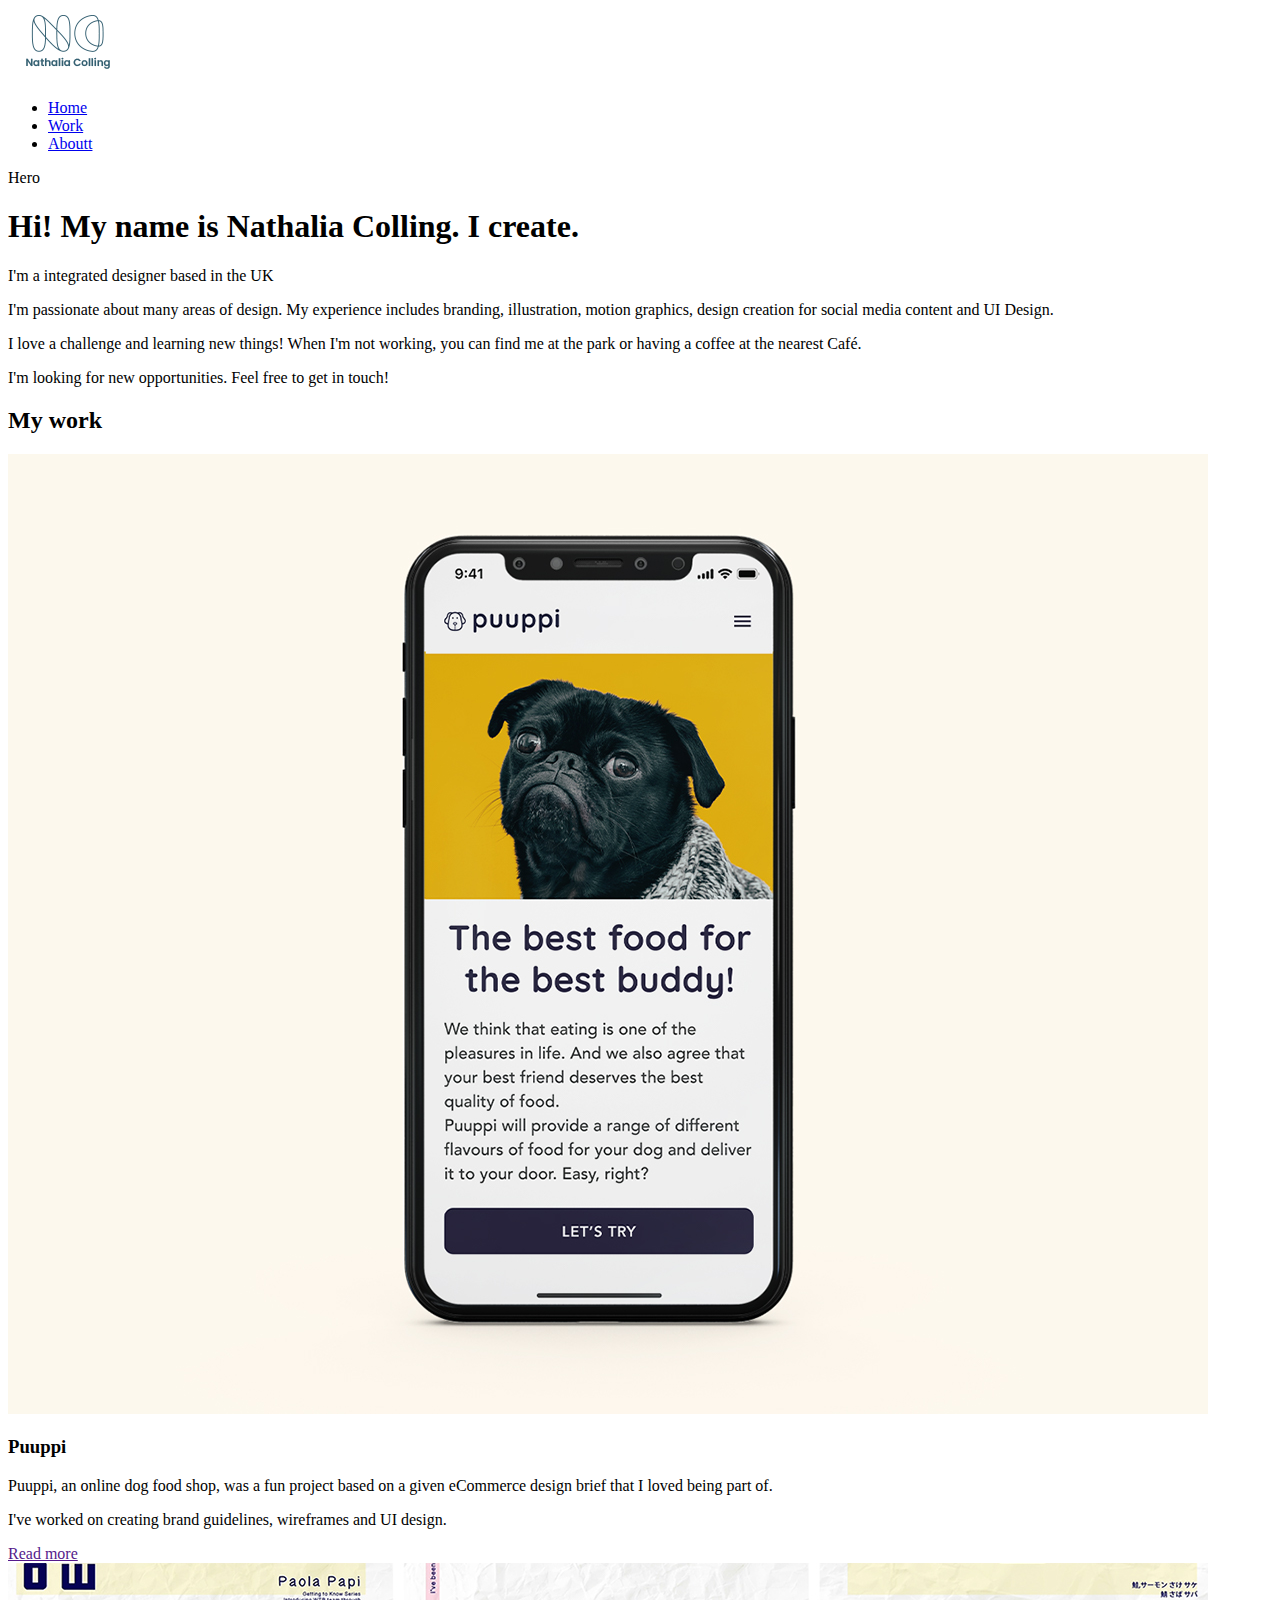
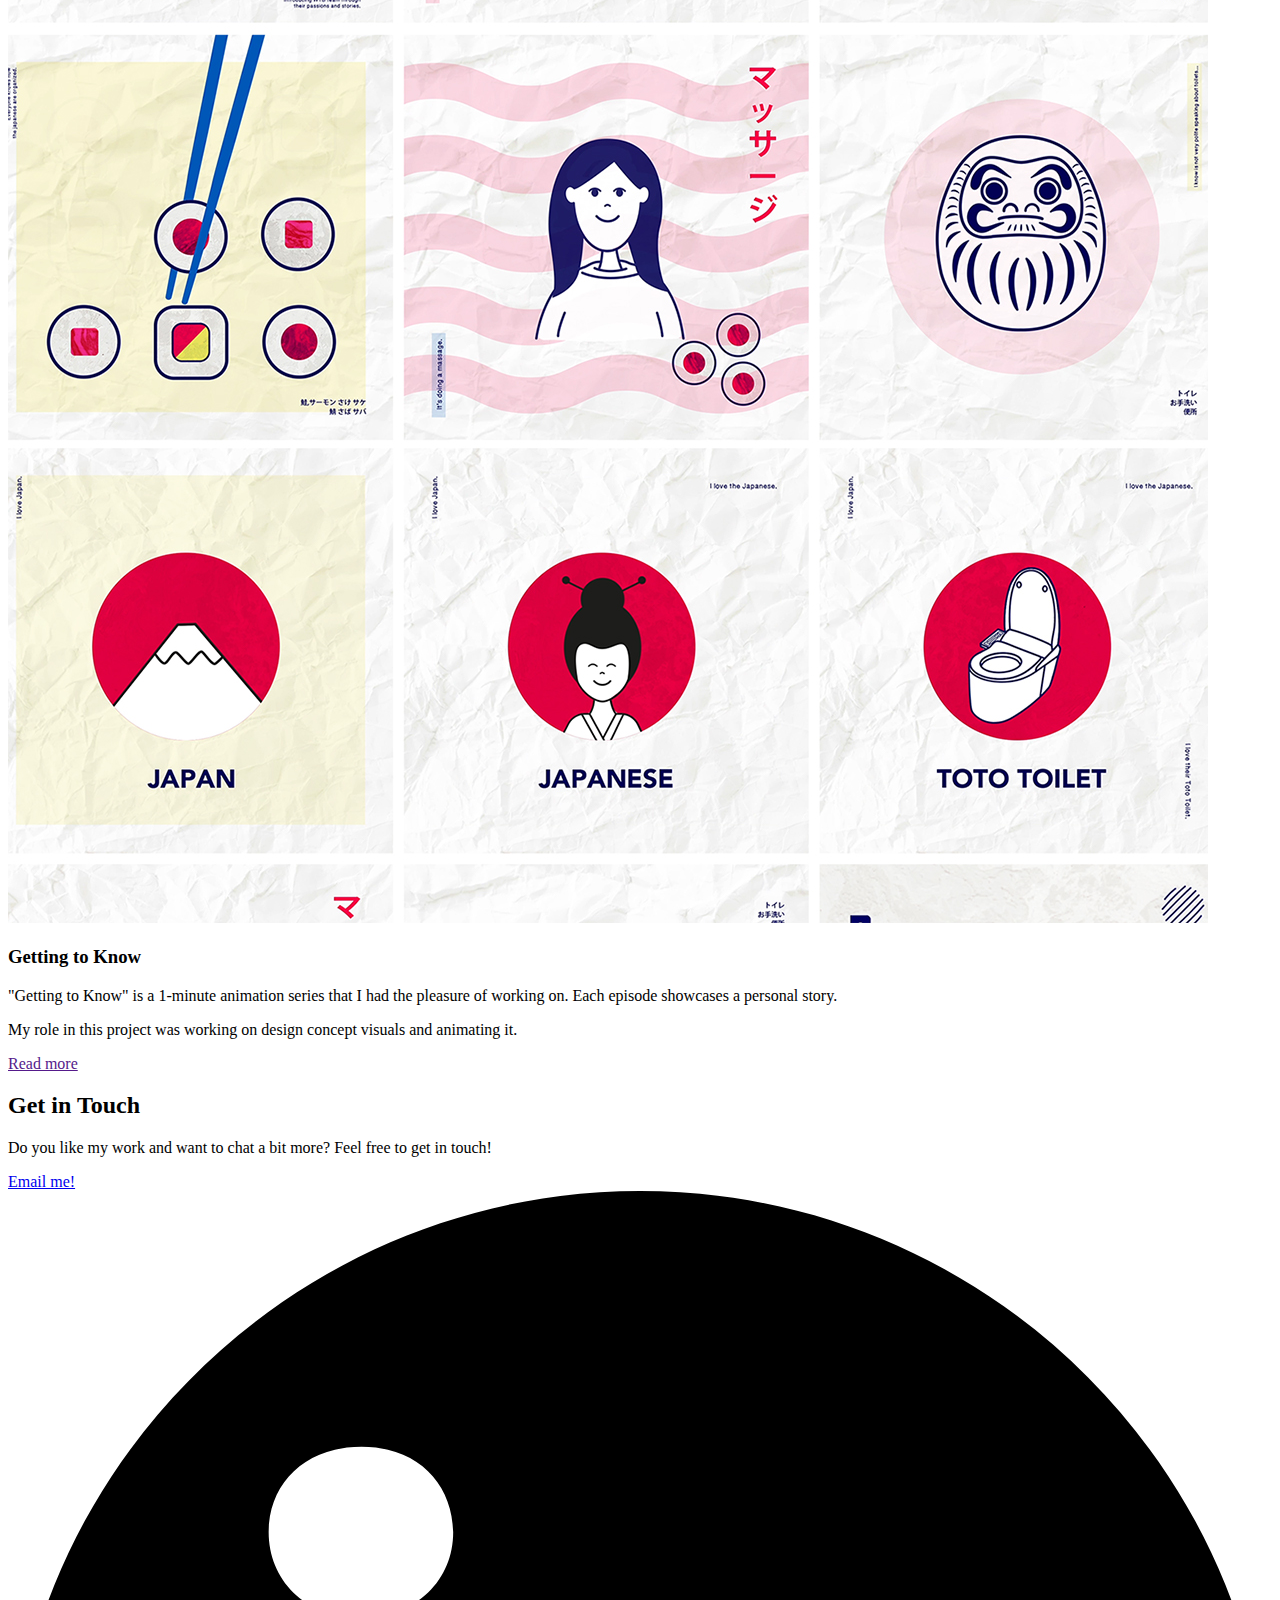
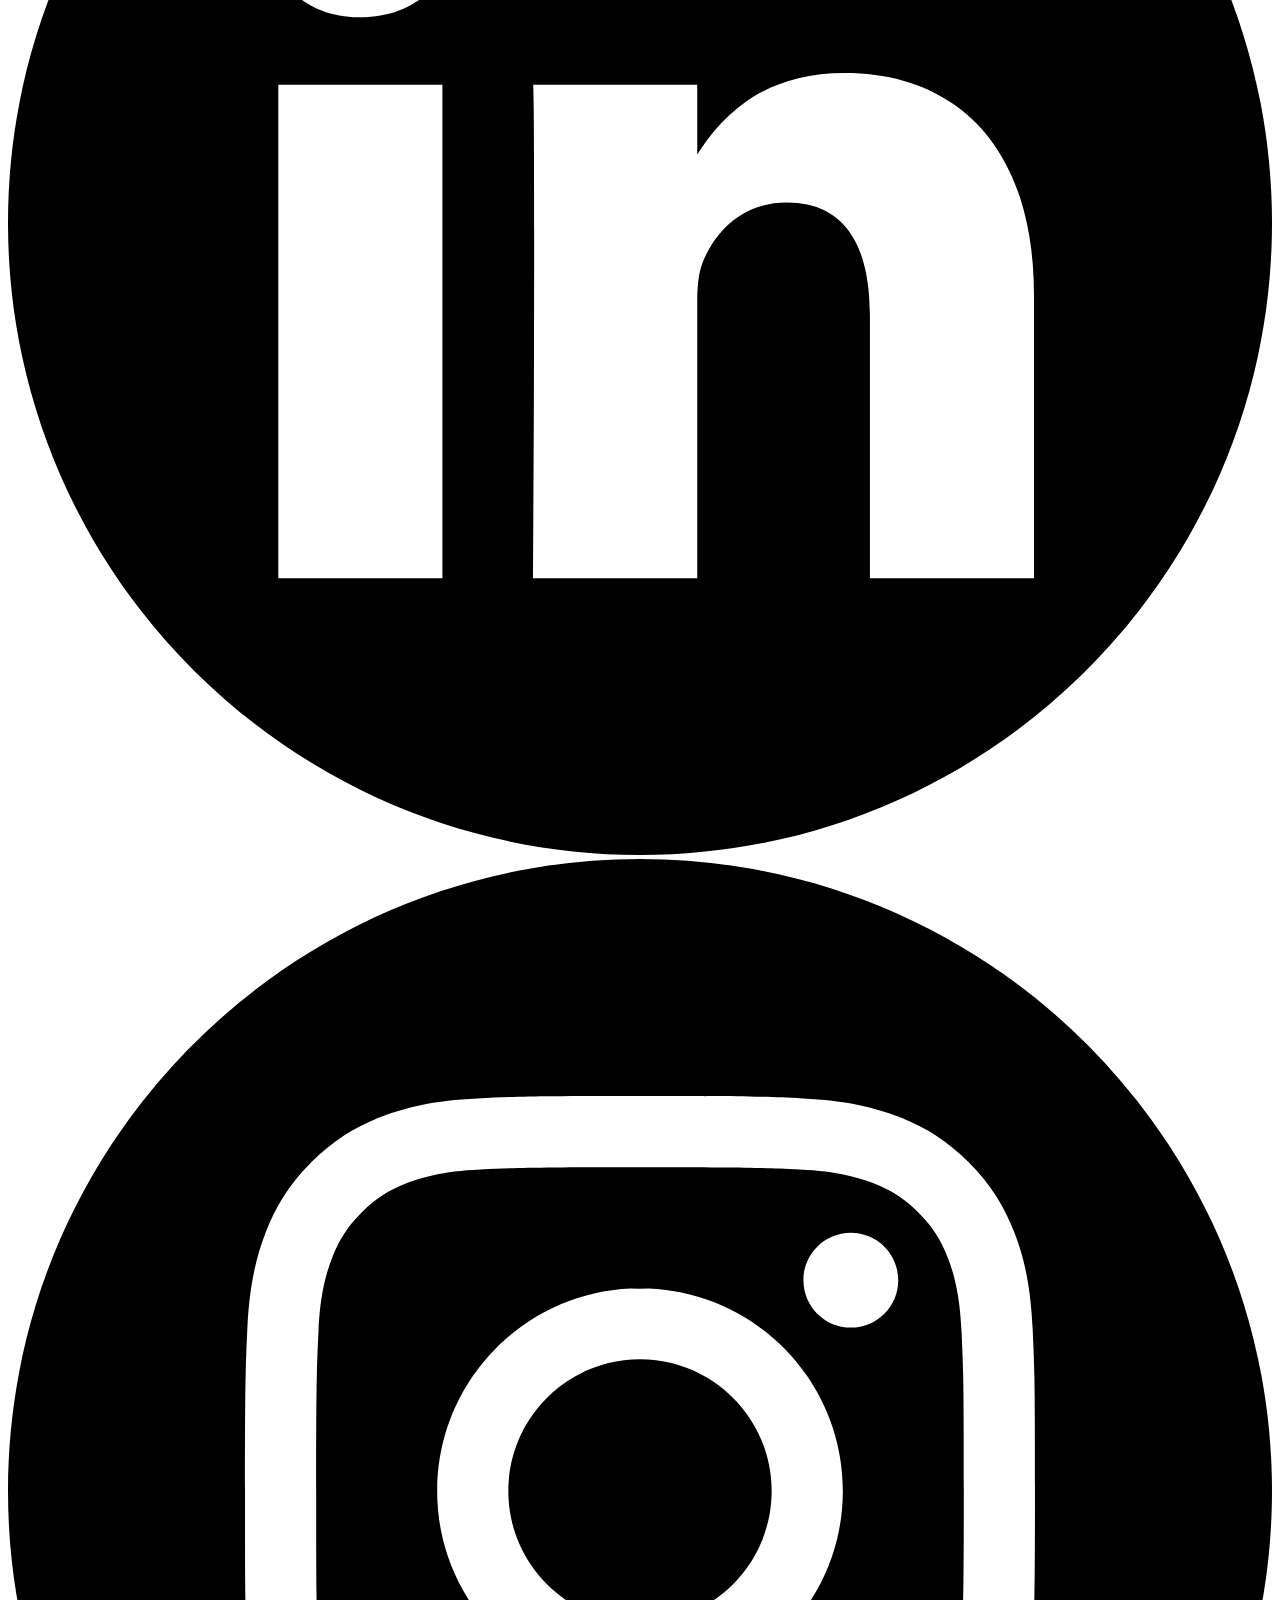
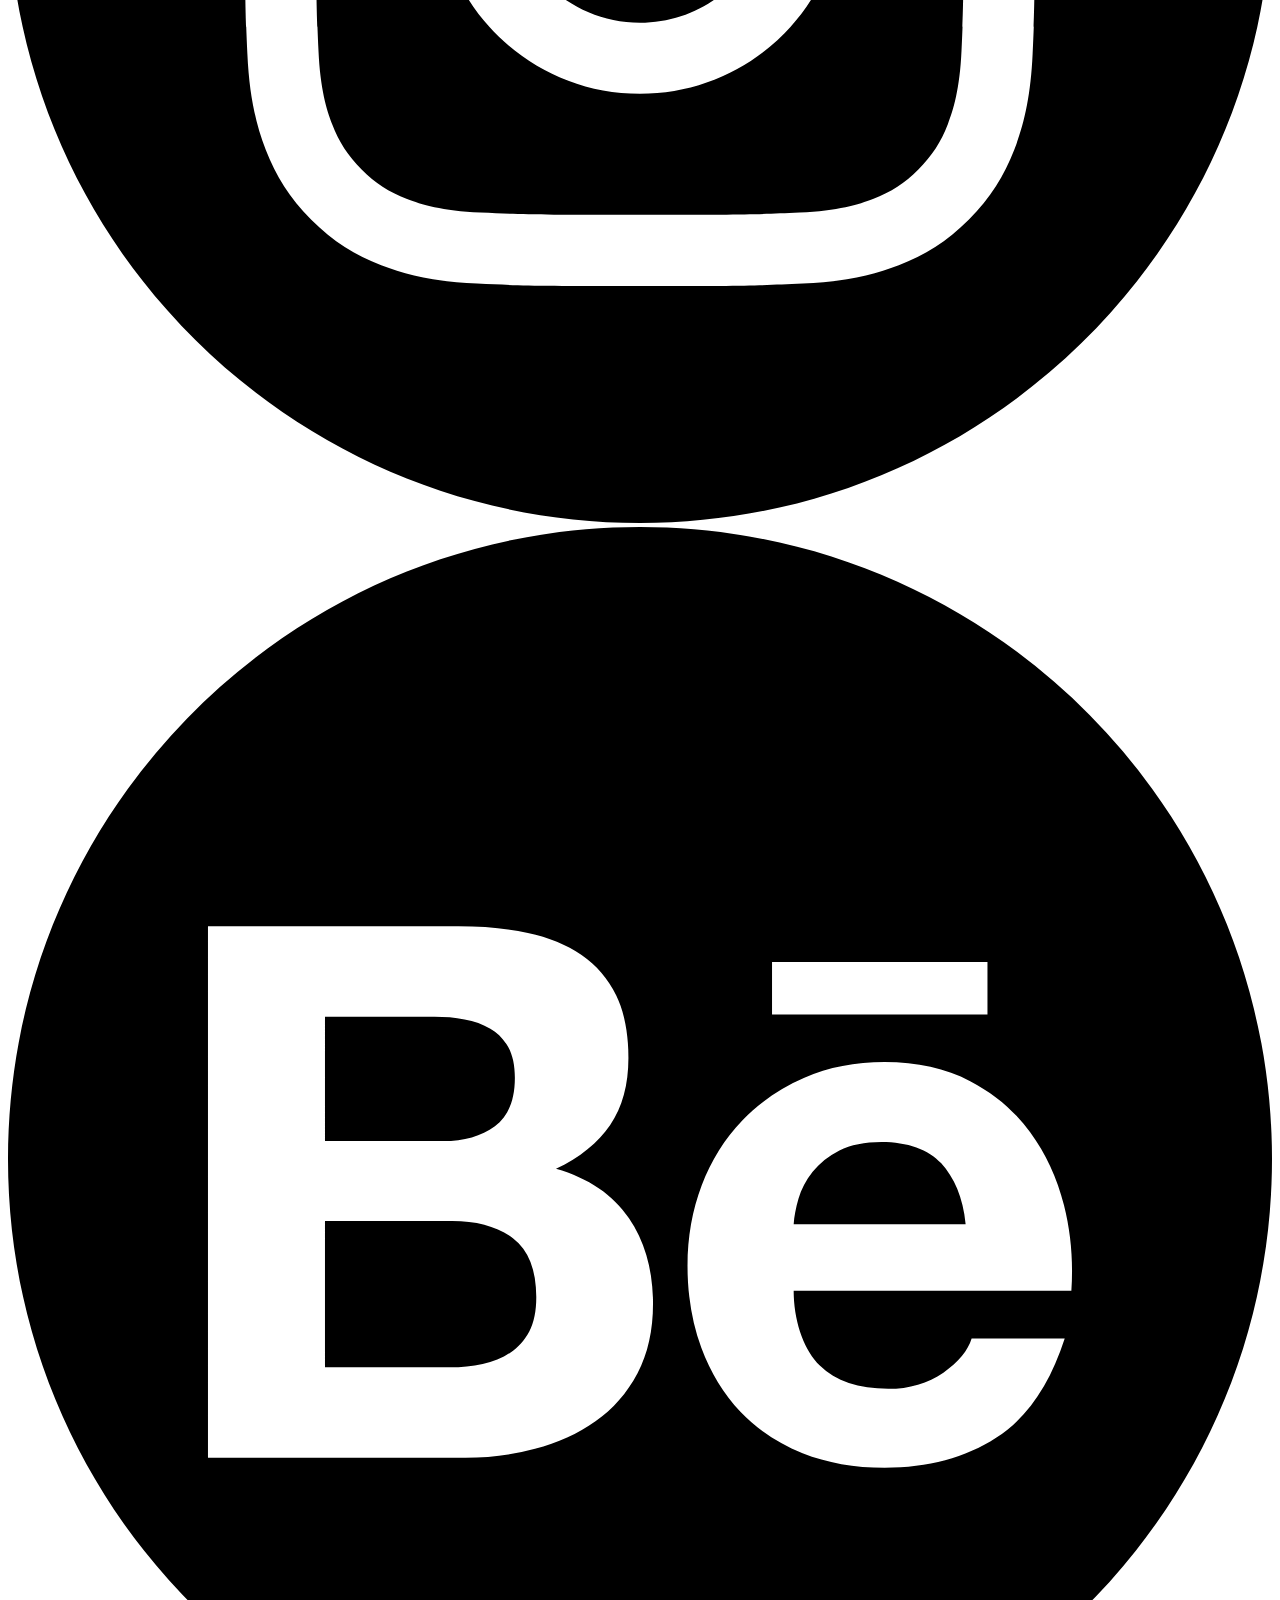
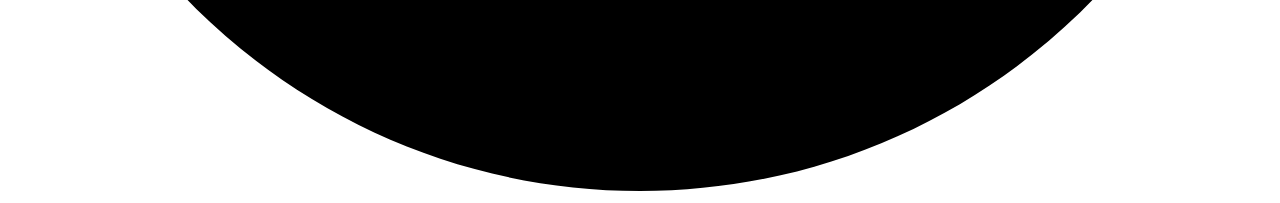
==== index.html @ 766c00b5 "Initial commit" ====
<!DOCTYPE html>
<html lang="en" dir="ltr">

<head>
  <meta charset="utf-8">
  <title>Nathalia Colling</title>
  <link href="img/favicon3.ico" rel="shortcut icon">
</head>

<body>
  <header>
    <div>
      <img src="img/common/logo.png" alt="NathaliaCollinglogo">
      <nav>
        <ul>
        <li><a href="index.html">Home</a></li>
        <li><a href="index.html">Work</a></li>
        <li><a href="about.html">Aboutt</a></li>
      </ul>
      </nav>
    </div>
  </header>

  <div>
    <div>Hero</div>
    <h1>Hi! My name is Nathalia Colling. I create.</h1>
    <span>I'm a integrated designer based in the UK</span>
    <p>I'm passionate about many areas of design. My experience
      includes branding, illustration, motion graphics, design creation for social media content and UI Design.</p>
    <p> I love a challenge and learning new things! When I'm not working, you can find me at the park or having a
      coffee at the nearest Café.</p>
    <p>I'm looking for new opportunities. Feel free to get in touch!</p>
  </div>

  <div>
    <h2>My work</h2>

    <div>
      <picture>
        <source srcset="img/common/home/puuppi@1.jpg" media="(max-width:767px)">
        <img src="img/common/home/puuppi@2.jpg" alt="My Image">
      </picture>
    </div>

    <div>
      <h3>Puuppi</h3>
      <p>Puuppi, an online dog food shop, was a fun project based on a given eCommerce design brief that I loved
        being part of.</p>
      <p>I've worked on creating brand guidelines, wireframes and UI design.</p>
      <a href="">Read more</a>
    </div>
  </div>


  <div>
    <div>
      <picture>
        <source srcset="img/common/home/gettingto@1.jpg" media="(max-width:767px)">
        <img src="img/common/home/gettingto@2.jpg" alt="My Image">
      </picture>
    </div>

    <div>
      <h3>Getting to Know</h3>
      <p>"Getting to Know" is a 1-minute animation series that I had the pleasure of working on. Each episode
        showcases a personal story.</p>
      <p> My role in this project was working on design concept visuals and animating it.</p>
      <a href="">Read more</a>
    </div>
  </div>

  <footer>
    <h2>Get in Touch</h2>
    <p>
      Do you like my work and want to chat a bit more? Feel free to get in touch!
    </p>
    <div>
      <a href="mailto:nathalia.colling@gmail.com">Email me!</a>
    </div>
    <div>
      <!--Social Media Layout and Placeholders-->
      <a href="https://www.linkedin.com/in/nathaliacolling/" target="_blank">
        <img src="[data-uri]">
      </a>
      <a href="https://www.instagram.com/nathaliacolling/" target="_blank">
        <img src="[data-uri]">
      </a>
      <a href="https://www.instagram.com/nathaliacolling/" target="_blank">
        <img src="[data-uri]">
      </a>
  </footer>

</body>

</html>
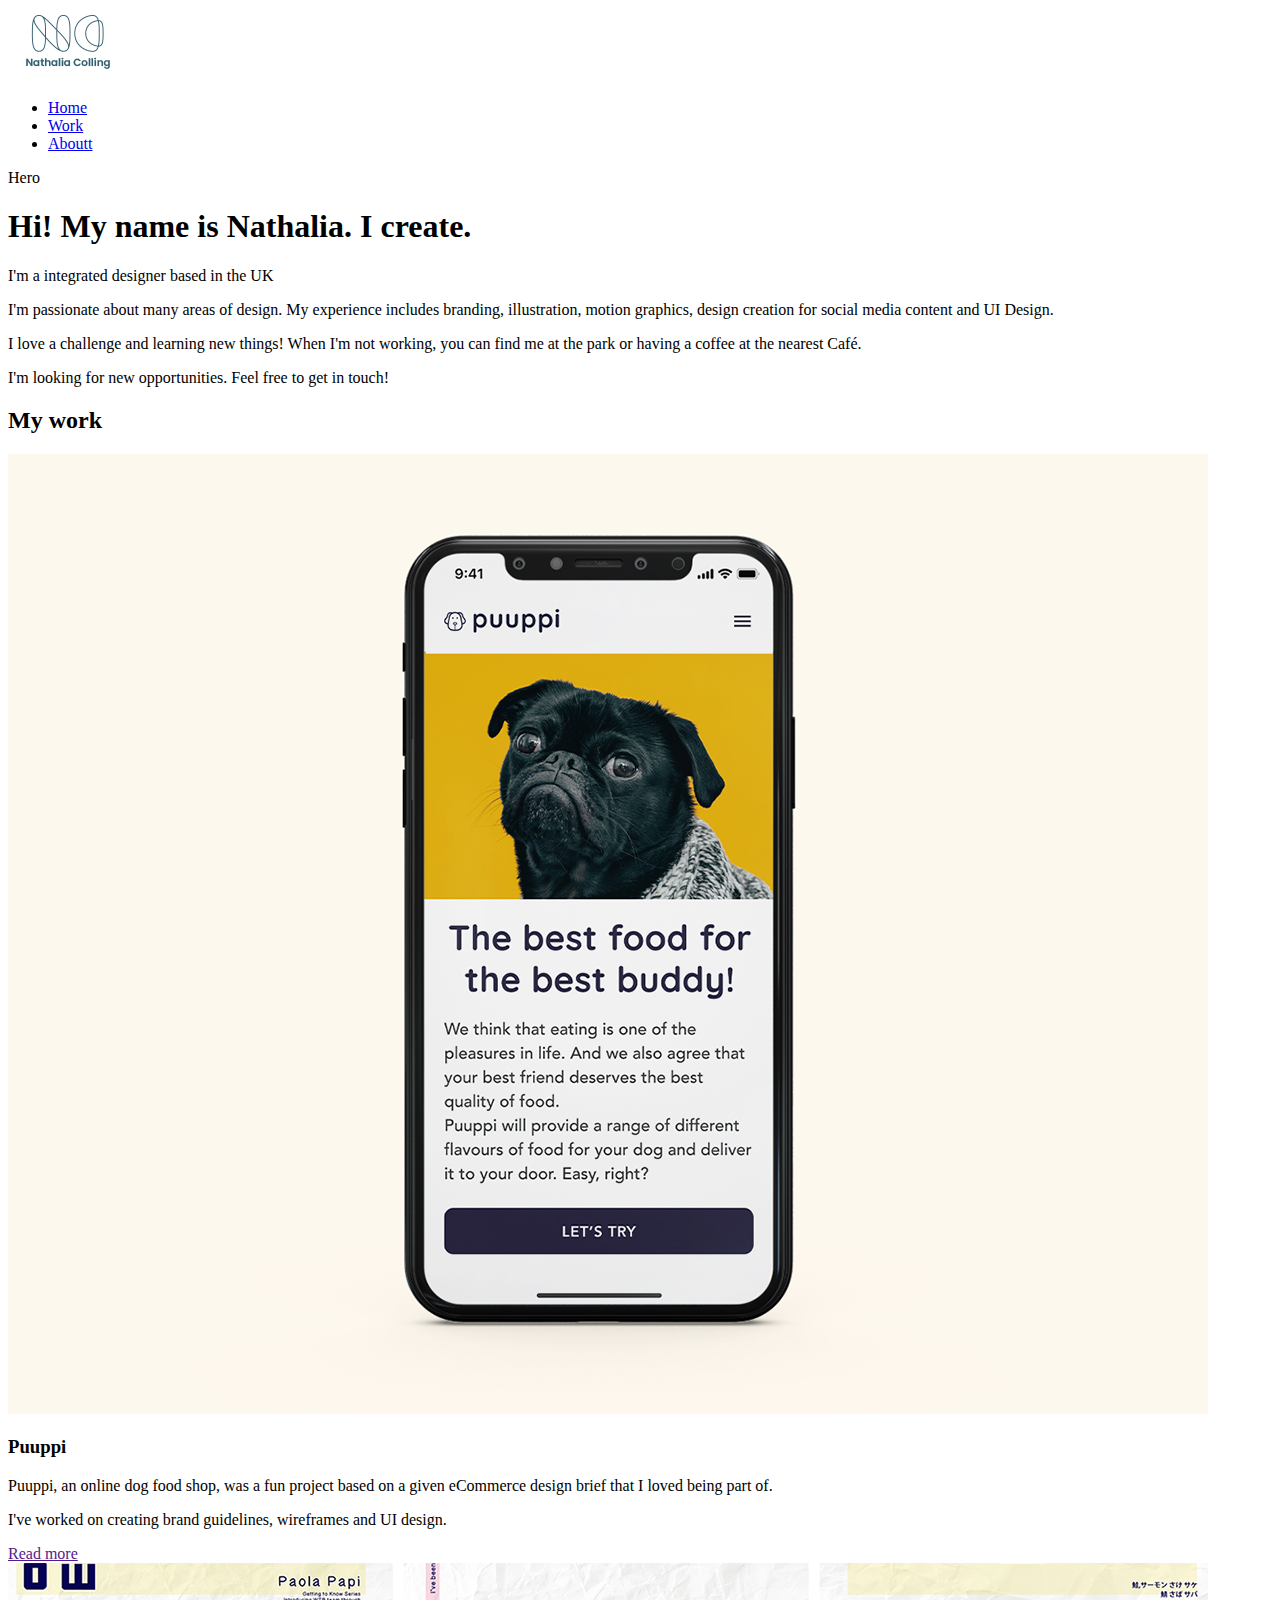
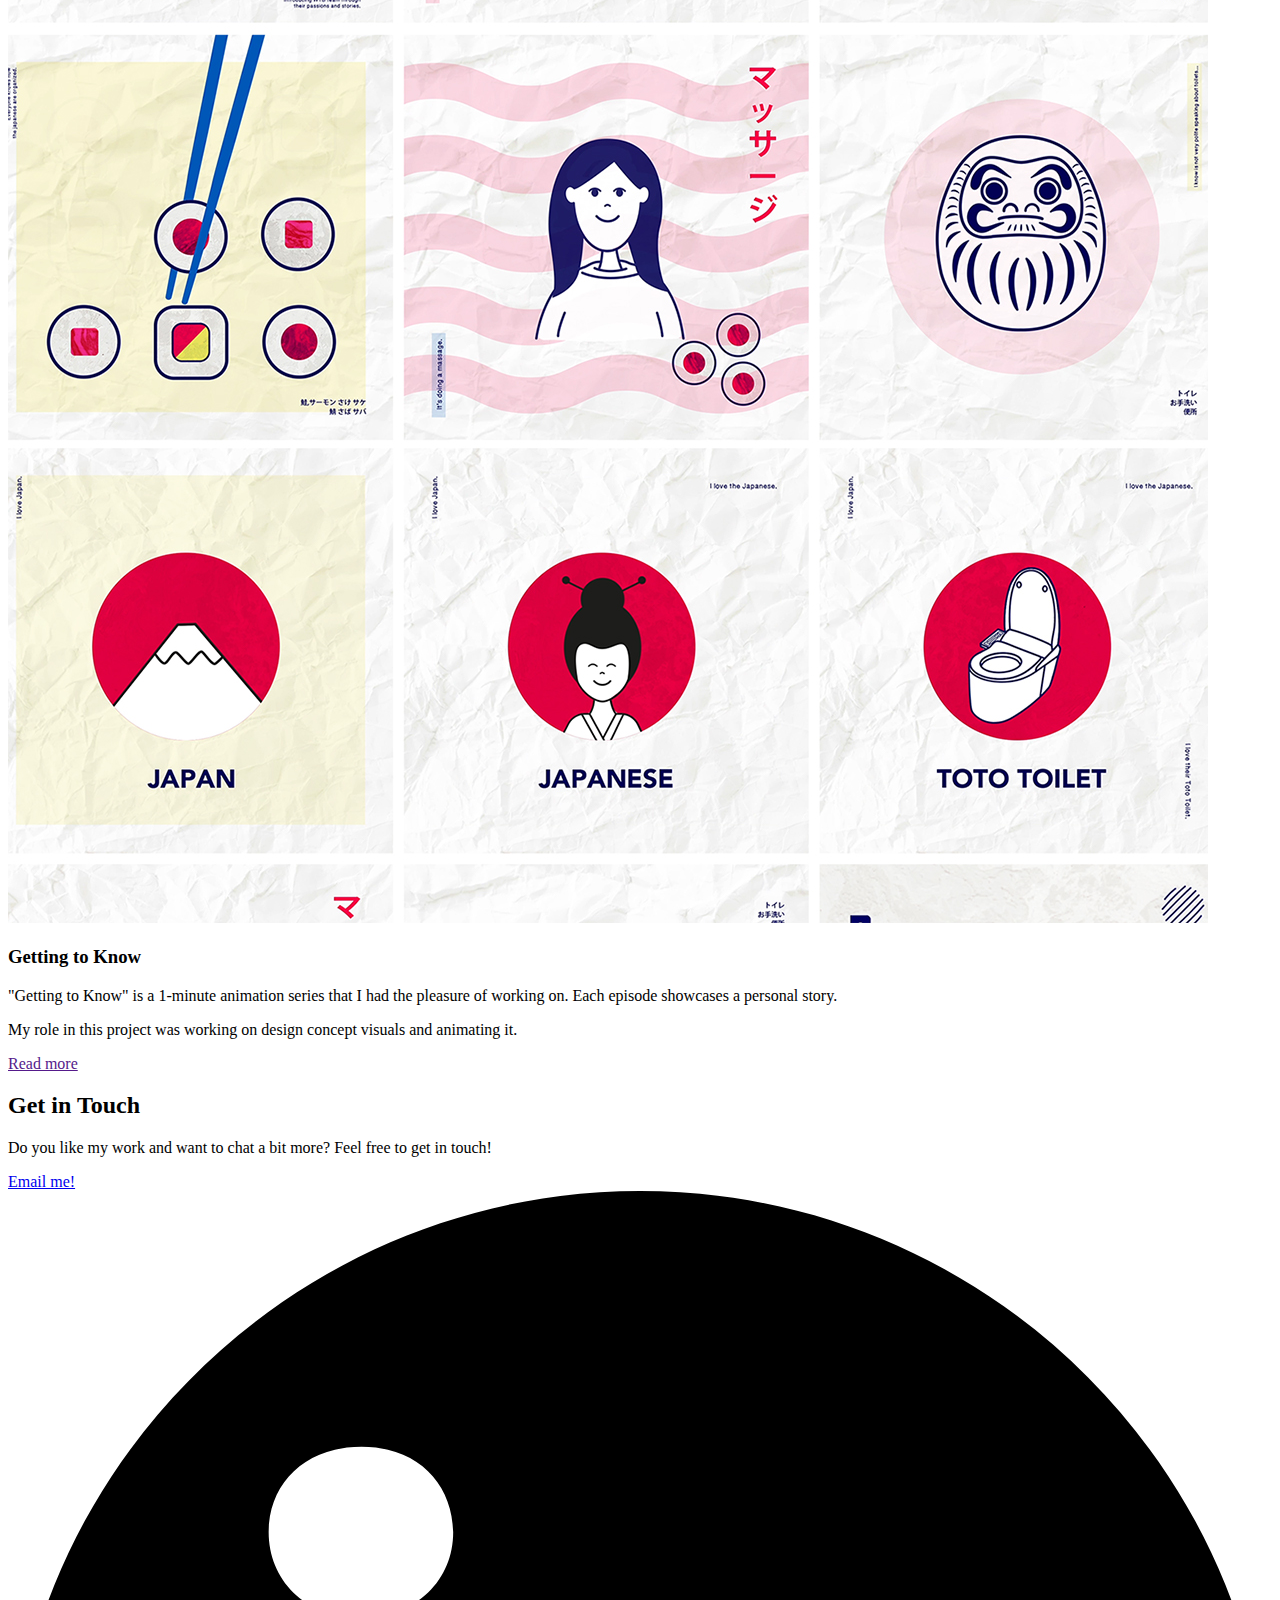
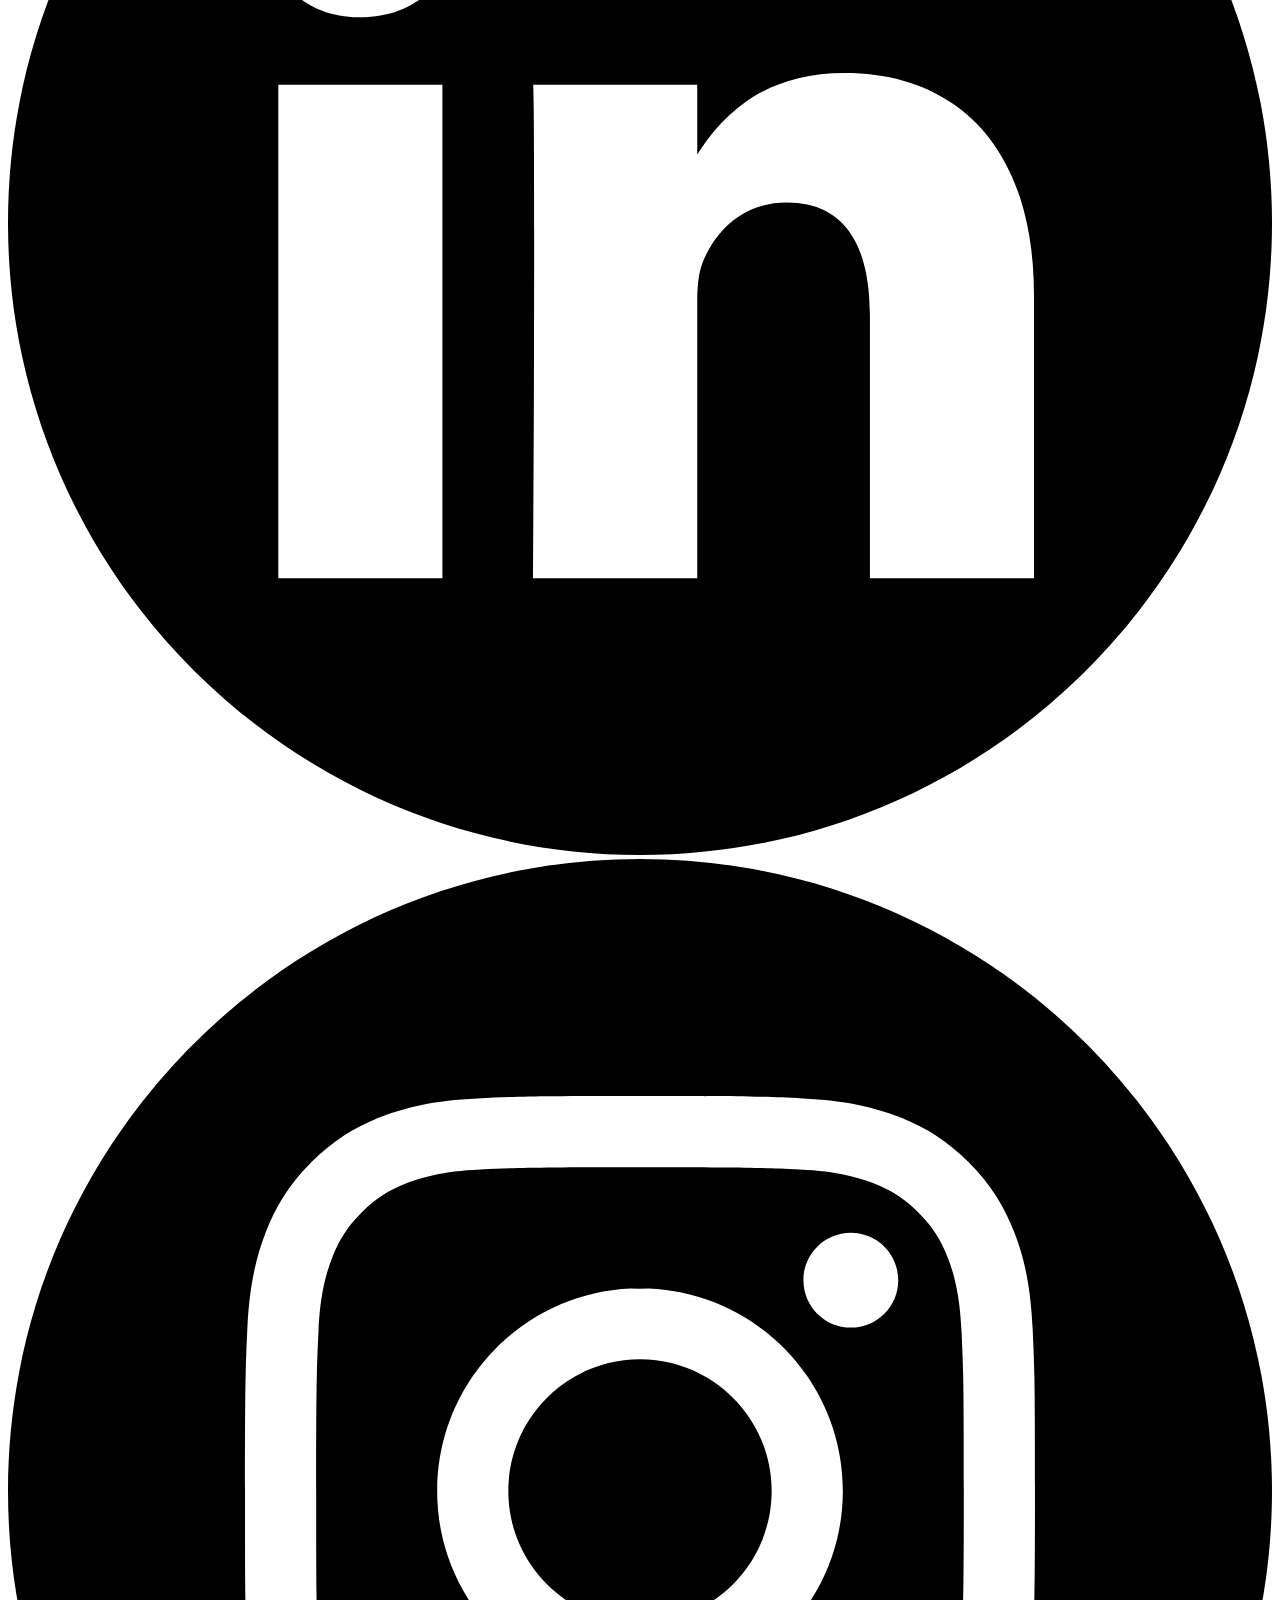
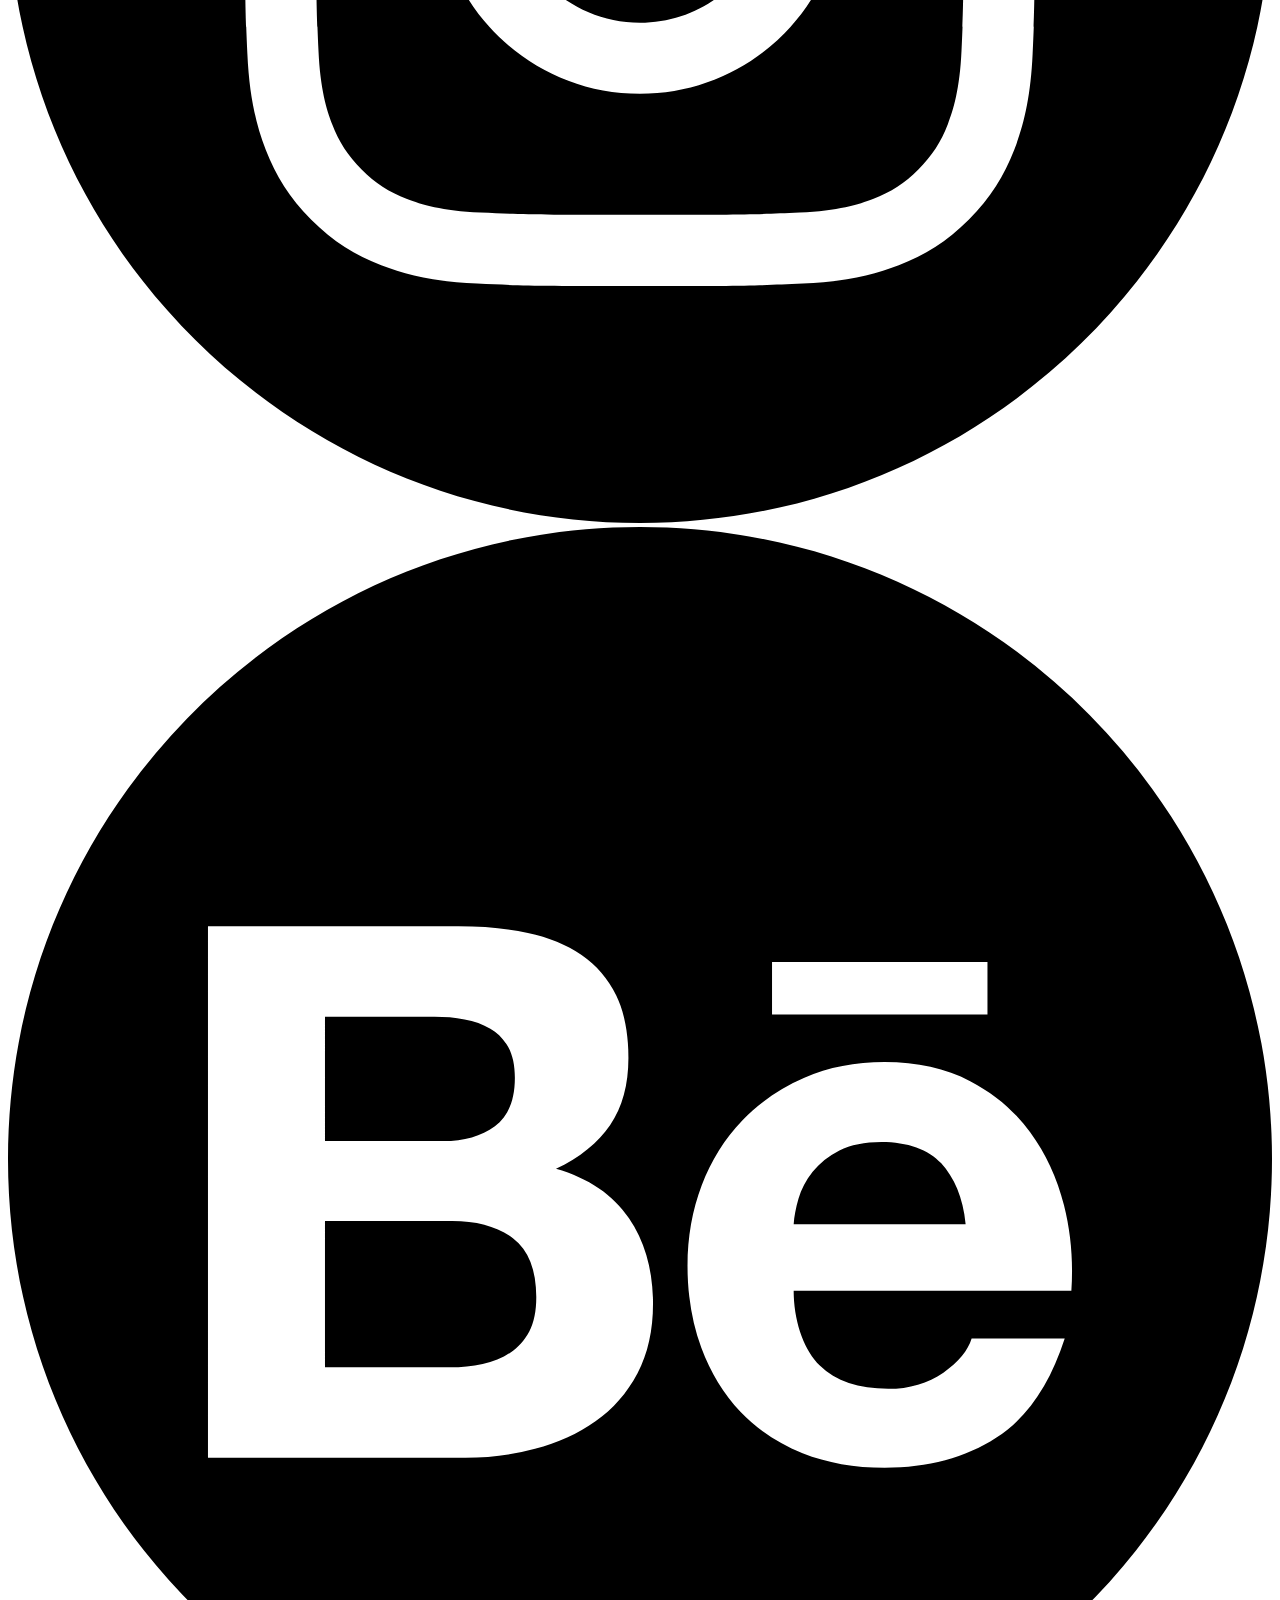
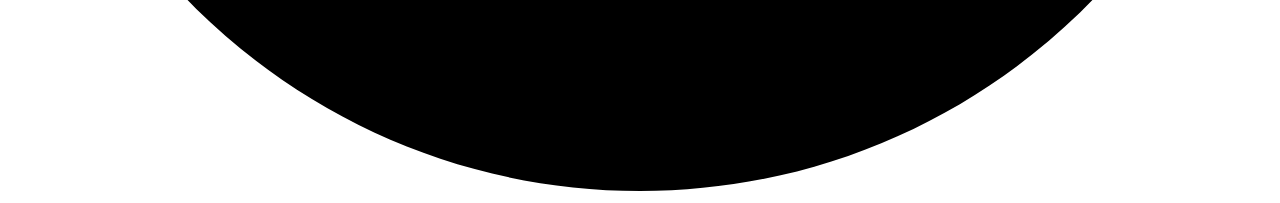
==== commit 4161e583: "updated index page's h1" ====
--- a/index.html
+++ b/index.html
@@ -23,7 +23,7 @@
 
   <div>
     <div>Hero</div>
-    <h1>Hi! My name is Nathalia Colling. I create.</h1>
+    <h1>Hi! My name is Nathalia. I create.</h1>
     <span>I'm a integrated designer based in the UK</span>
     <p>I'm passionate about many areas of design. My experience
       includes branding, illustration, motion graphics, design creation for social media content and UI Design.</p>
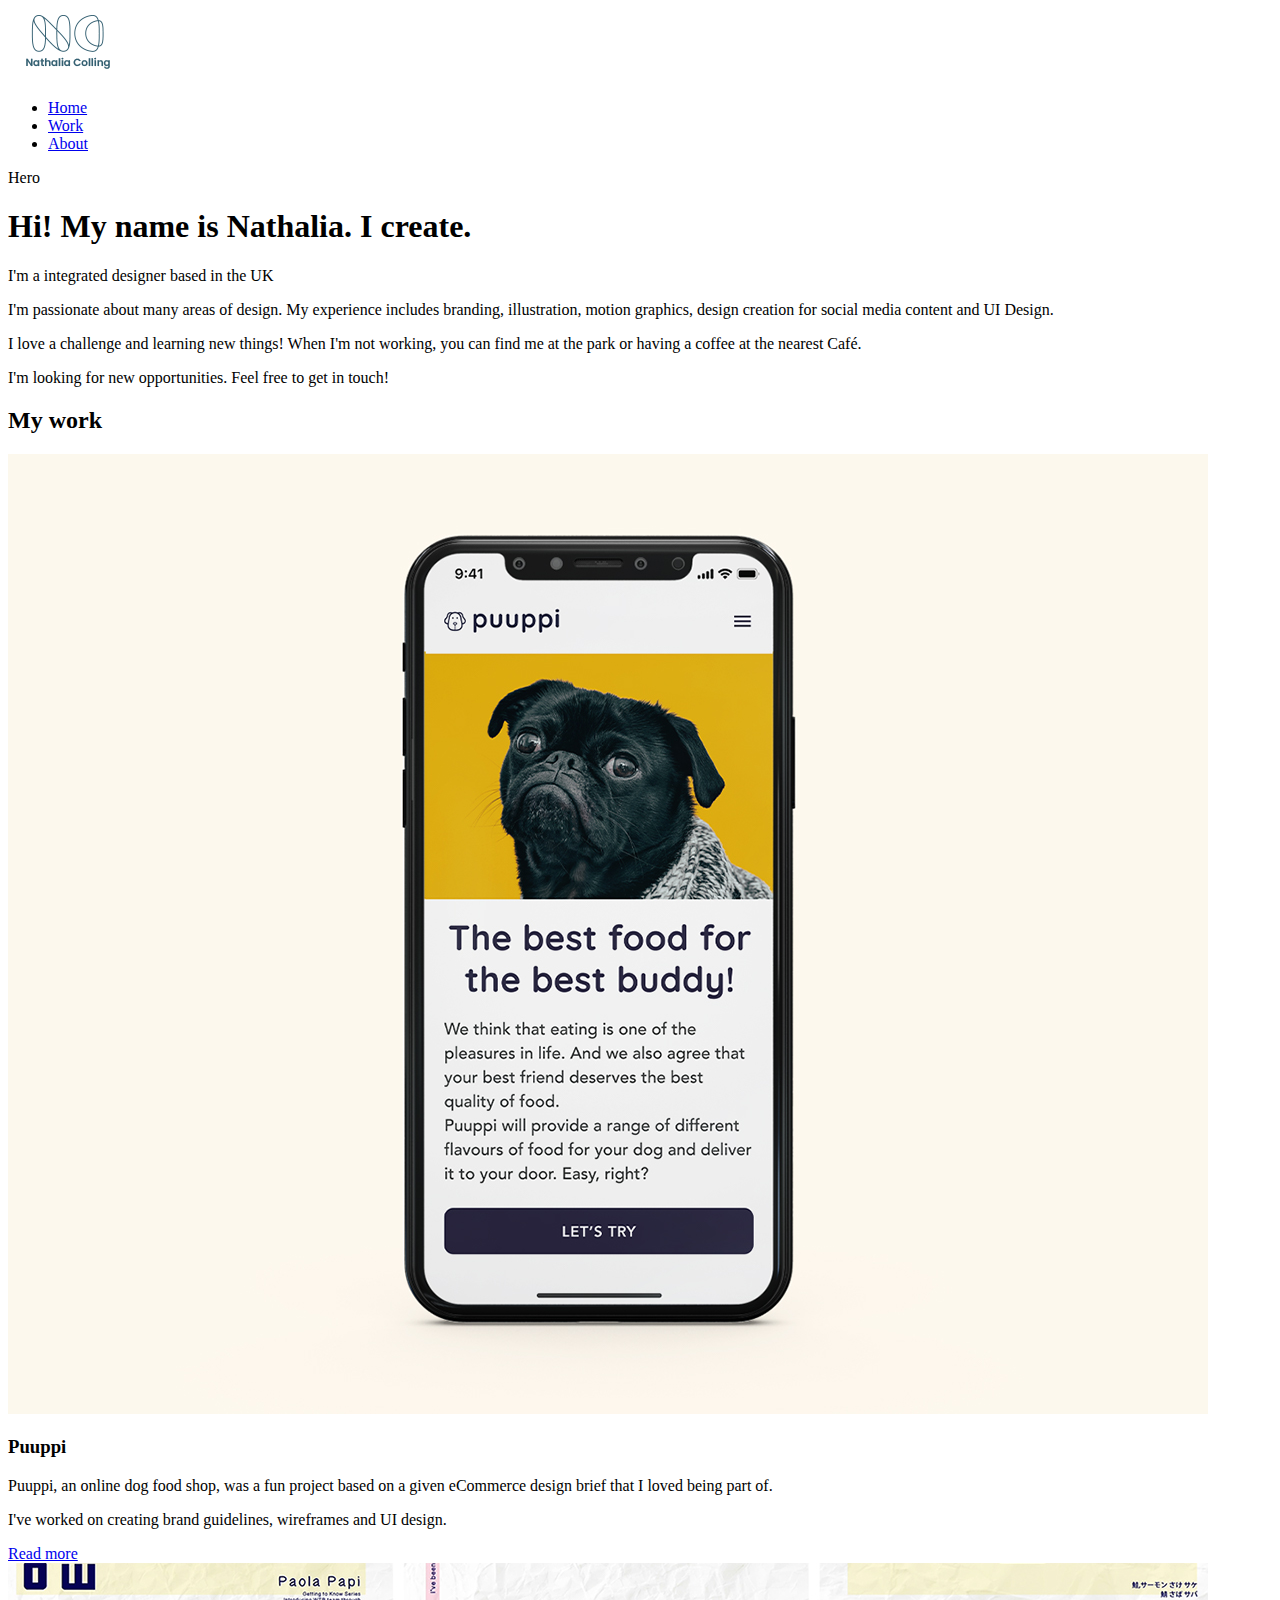
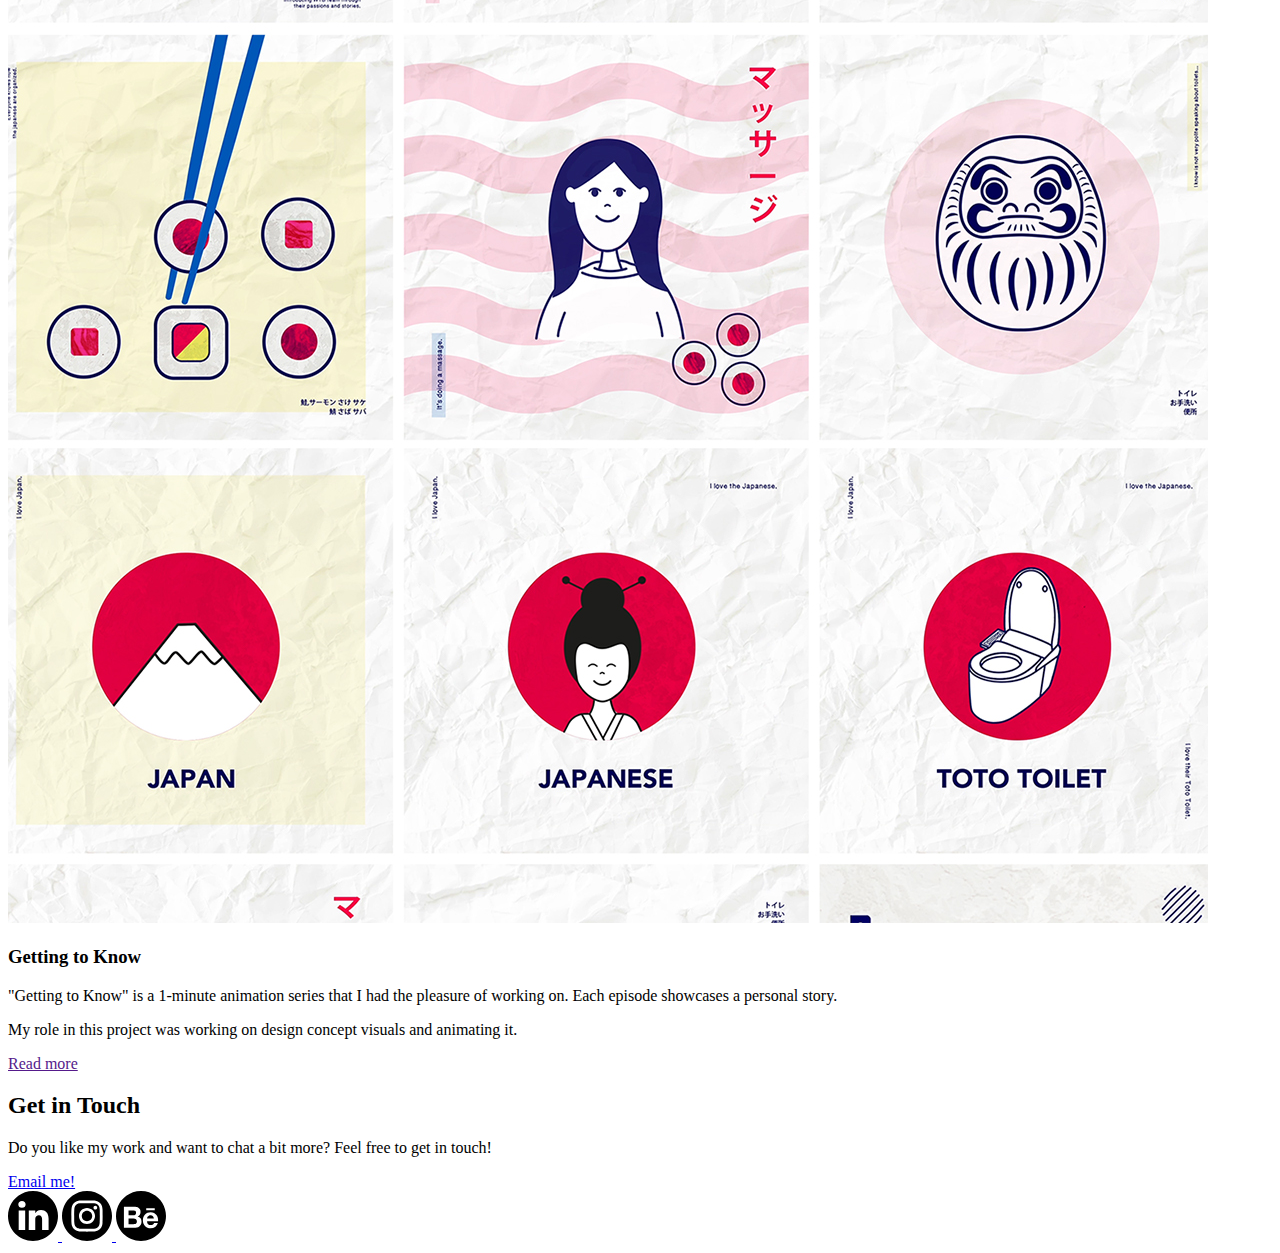
==== commit 92608037: "updated image" ====
--- a/index.html
+++ b/index.html
@@ -15,7 +15,7 @@
         <ul>
         <li><a href="index.html">Home</a></li>
         <li><a href="index.html">Work</a></li>
-        <li><a href="about.html">Aboutt</a></li>
+        <li><a href="about.html">About</a></li>
       </ul>
       </nav>
     </div>
@@ -47,7 +47,7 @@
       <p>Puuppi, an online dog food shop, was a fun project based on a given eCommerce design brief that I loved
         being part of.</p>
       <p>I've worked on creating brand guidelines, wireframes and UI design.</p>
-      <a href="">Read more</a>
+      <a href="puuppi.html">Read more</a>
     </div>
   </div>
 
@@ -70,25 +70,29 @@
   </div>
 
   <footer>
-    <h2>Get in Touch</h2>
-    <p>
-      Do you like my work and want to chat a bit more? Feel free to get in touch!
-    </p>
-    <div>
-      <a href="mailto:nathalia.colling@gmail.com">Email me!</a>
-    </div>
-    <div>
-      <!--Social Media Layout and Placeholders-->
-      <a href="https://www.linkedin.com/in/nathaliacolling/" target="_blank">
-        <img src="[data-uri]">
-      </a>
-      <a href="https://www.instagram.com/nathaliacolling/" target="_blank">
-        <img src="[data-uri]">
-      </a>
-      <a href="https://www.instagram.com/nathaliacolling/" target="_blank">
-        <img src="[data-uri]">
-      </a>
-  </footer>
+  <h2>Get in Touch</h2>
+  <p>
+    Do you like my work and want to chat a bit more? Feel free to get in touch!
+  </p>
+  <div>
+    <a href="mailto:nathalia.colling@gmail.com">Email me!</a>
+  </div>
+  <div>
+    <!--Social Media Layout and Placeholders-->
+
+    <a href="https://www.linkedin.com/in/nathaliacolling/" target="_blank">
+      <img src="img/common/linkedin.svg" alt="Linkedin" height="50">
+    </a>
+
+
+    <a href="https://www.instagram.com/nathaliacolling/" target="_blank">
+      <img src="img/common/instagram.svg" alt="Instagram" height="50">
+    </a>
+
+    <a href="https://www.behance.net/nathaliacolling/" target="_blank">
+      <img src="img/common/behance.svg" alt="Instagram" height="50">
+    </a>
+</footer>
 
 </body>
 
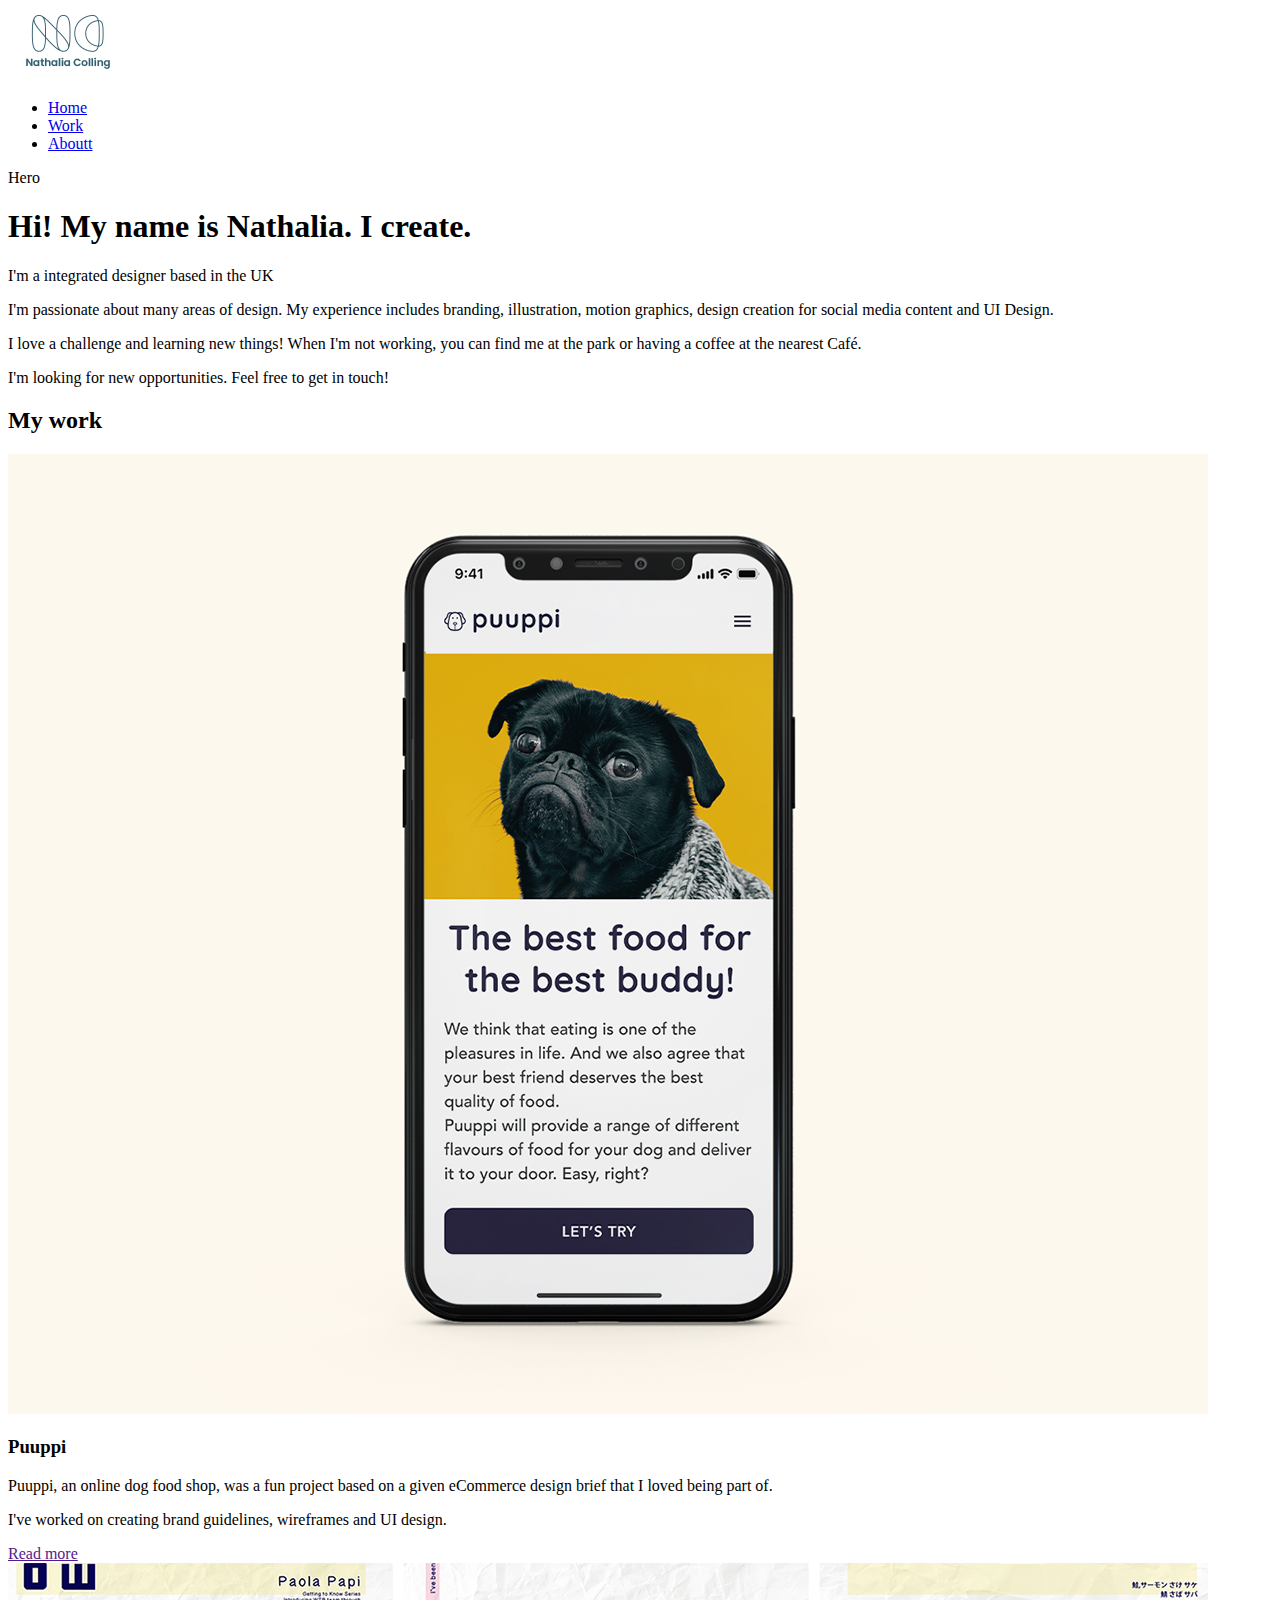
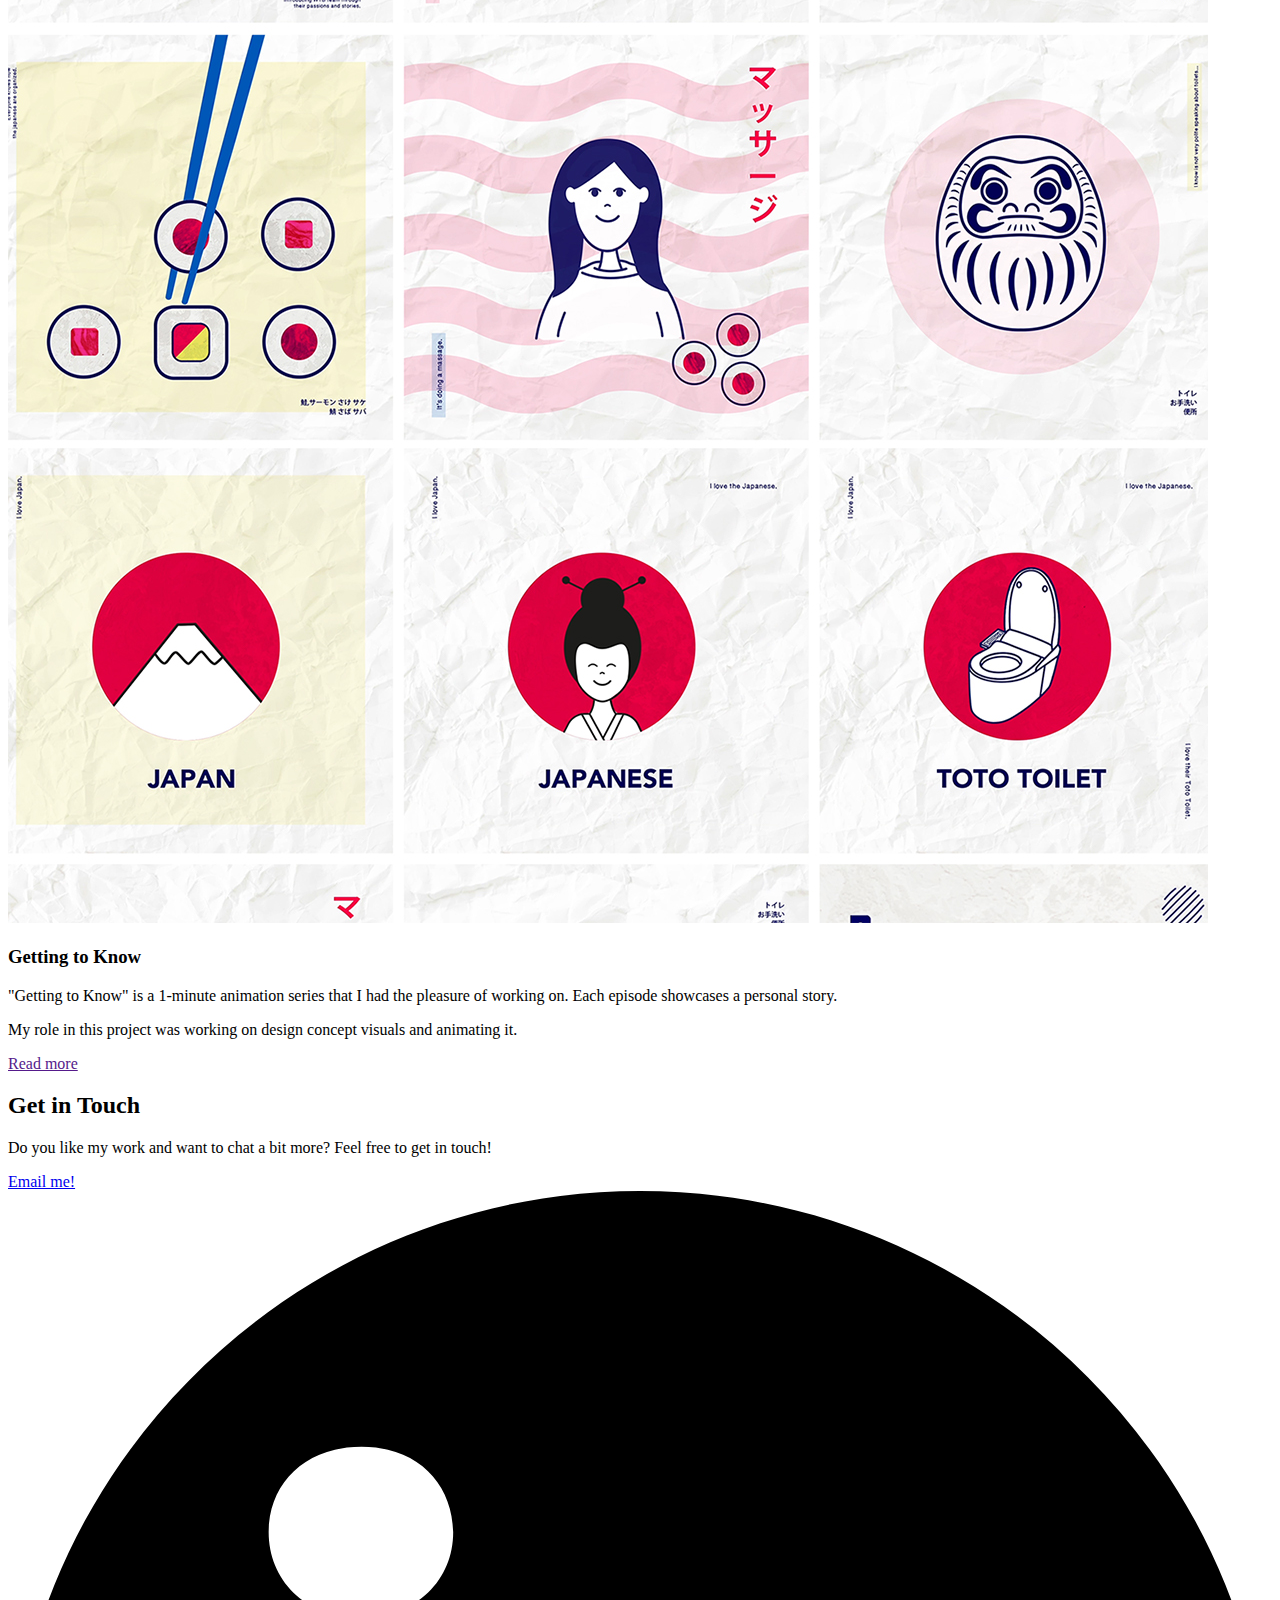
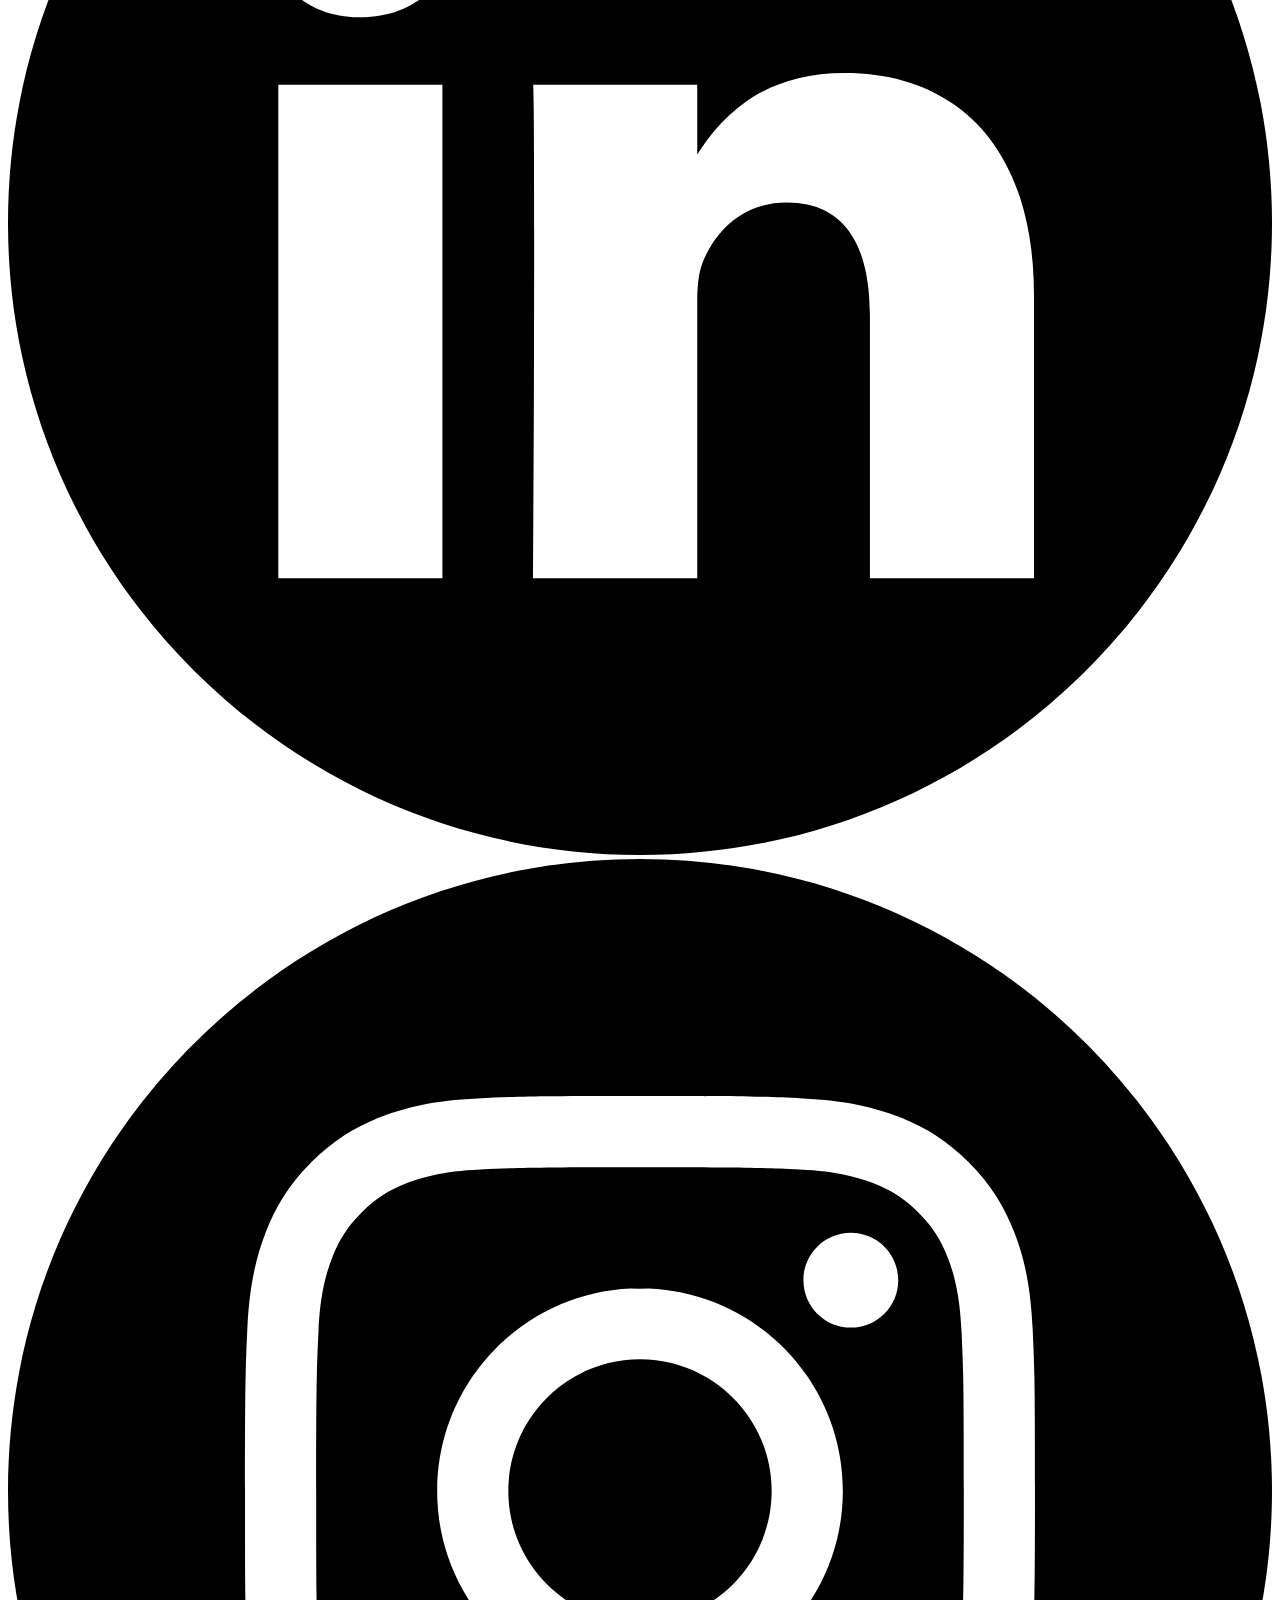
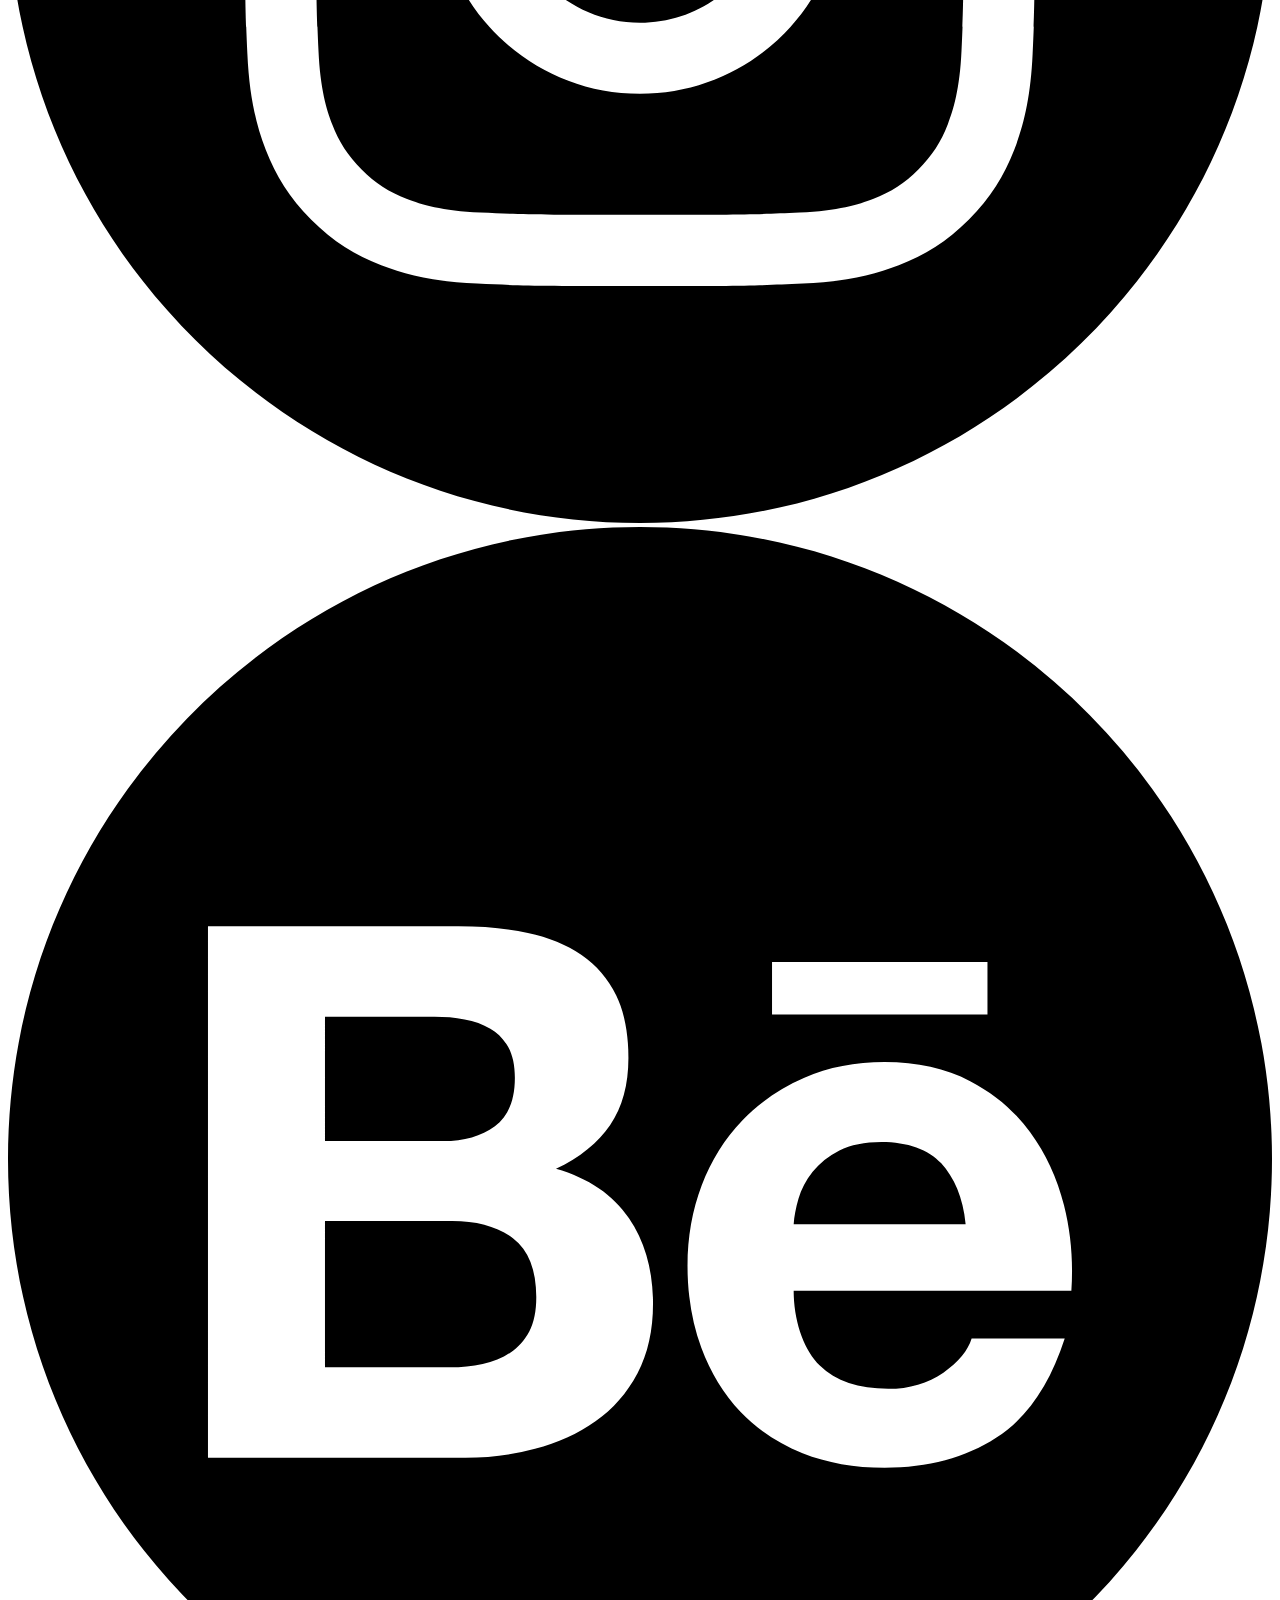
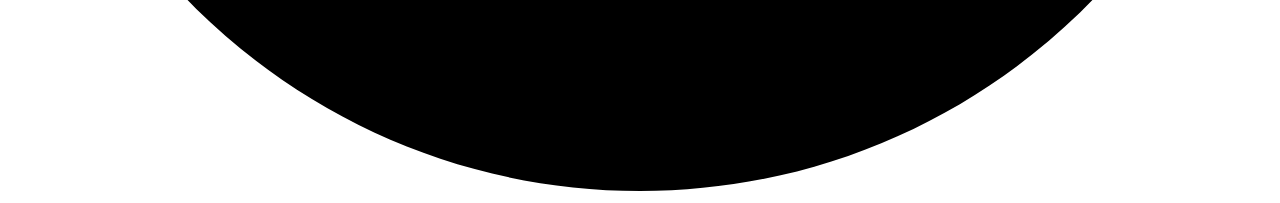
==== commit bbf3fb68: "Revert "updated image"" ====
--- a/index.html
+++ b/index.html
@@ -15,7 +15,7 @@
         <ul>
         <li><a href="index.html">Home</a></li>
         <li><a href="index.html">Work</a></li>
-        <li><a href="about.html">About</a></li>
+        <li><a href="about.html">Aboutt</a></li>
       </ul>
       </nav>
     </div>
@@ -47,7 +47,7 @@
       <p>Puuppi, an online dog food shop, was a fun project based on a given eCommerce design brief that I loved
         being part of.</p>
       <p>I've worked on creating brand guidelines, wireframes and UI design.</p>
-      <a href="puuppi.html">Read more</a>
+      <a href="">Read more</a>
     </div>
   </div>
 
@@ -70,29 +70,25 @@
   </div>
 
   <footer>
-  <h2>Get in Touch</h2>
-  <p>
-    Do you like my work and want to chat a bit more? Feel free to get in touch!
-  </p>
-  <div>
-    <a href="mailto:nathalia.colling@gmail.com">Email me!</a>
-  </div>
-  <div>
-    <!--Social Media Layout and Placeholders-->
-
-    <a href="https://www.linkedin.com/in/nathaliacolling/" target="_blank">
-      <img src="img/common/linkedin.svg" alt="Linkedin" height="50">
-    </a>
-
-
-    <a href="https://www.instagram.com/nathaliacolling/" target="_blank">
-      <img src="img/common/instagram.svg" alt="Instagram" height="50">
-    </a>
-
-    <a href="https://www.behance.net/nathaliacolling/" target="_blank">
-      <img src="img/common/behance.svg" alt="Instagram" height="50">
-    </a>
-</footer>
+    <h2>Get in Touch</h2>
+    <p>
+      Do you like my work and want to chat a bit more? Feel free to get in touch!
+    </p>
+    <div>
+      <a href="mailto:nathalia.colling@gmail.com">Email me!</a>
+    </div>
+    <div>
+      <!--Social Media Layout and Placeholders-->
+      <a href="https://www.linkedin.com/in/nathaliacolling/" target="_blank">
+        <img src="[data-uri]">
+      </a>
+      <a href="https://www.instagram.com/nathaliacolling/" target="_blank">
+        <img src="[data-uri]">
+      </a>
+      <a href="https://www.instagram.com/nathaliacolling/" target="_blank">
+        <img src="[data-uri]">
+      </a>
+  </footer>
 
 </body>
 
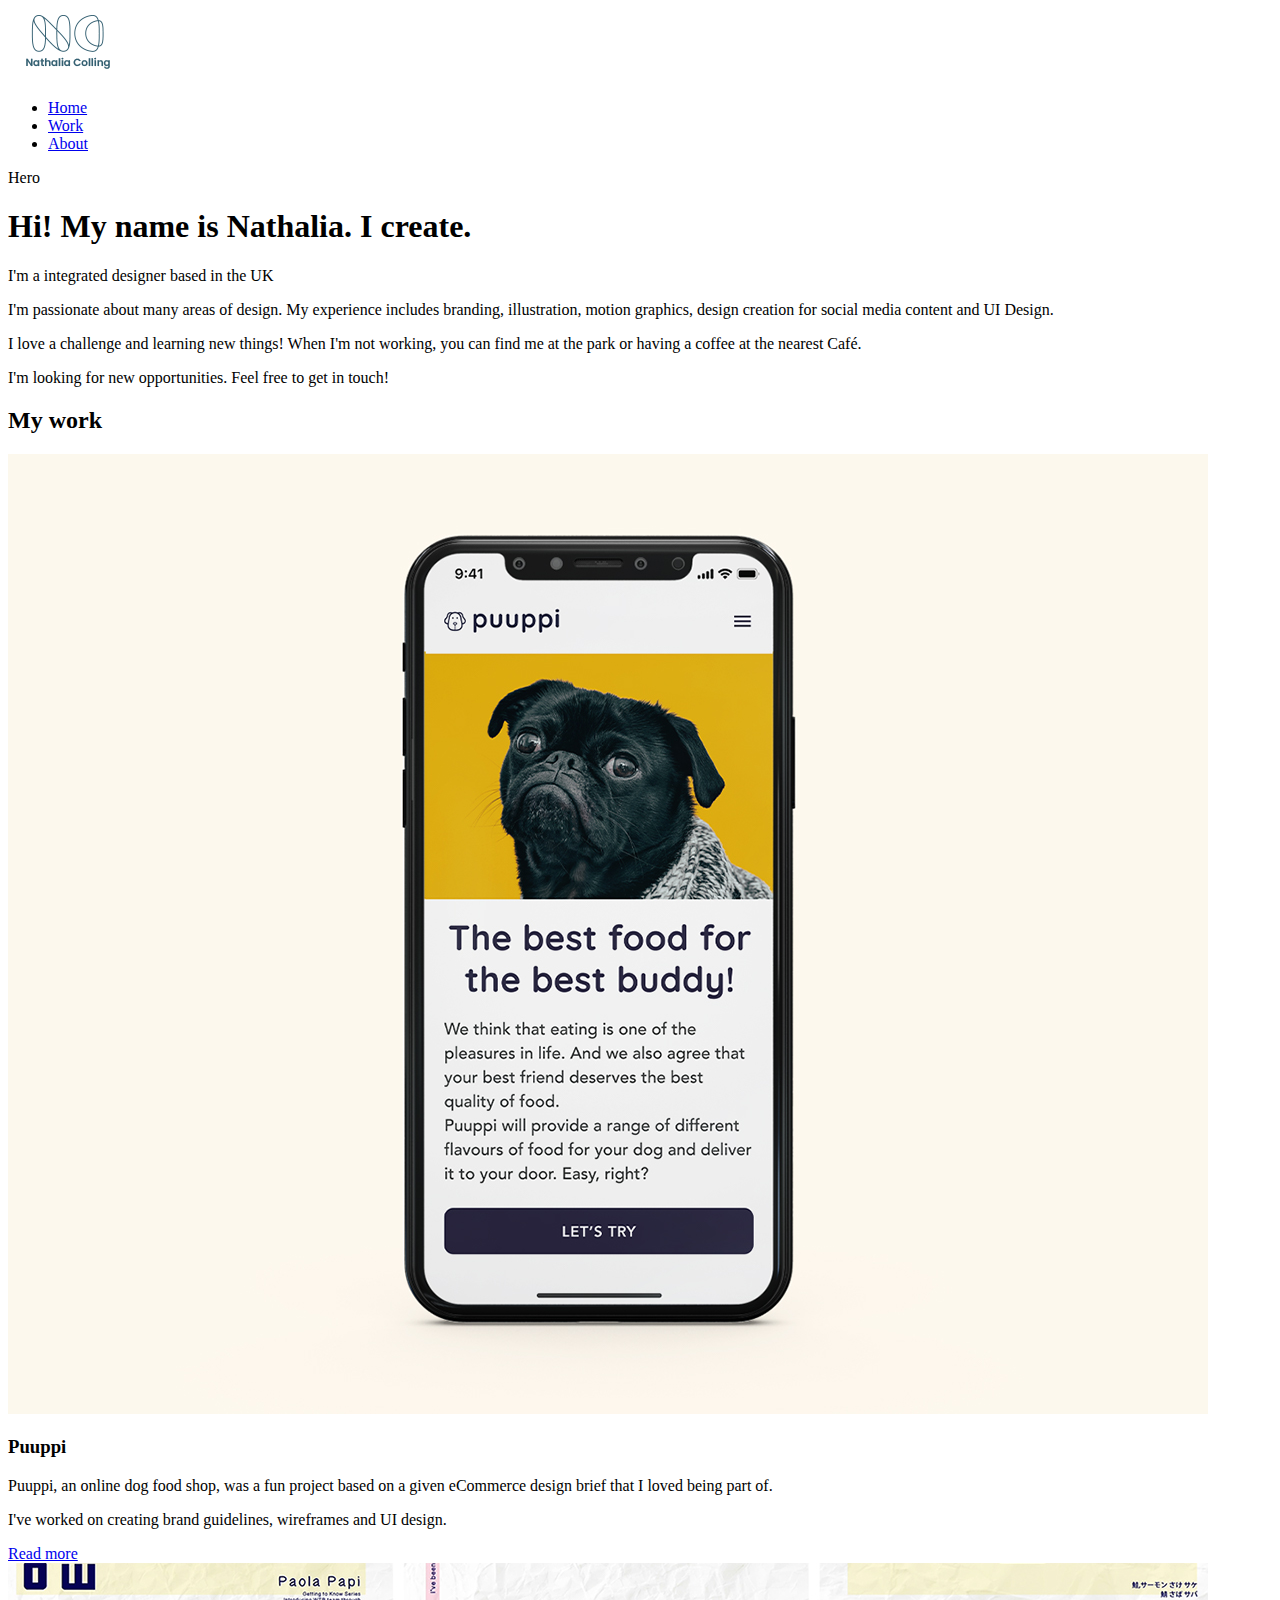
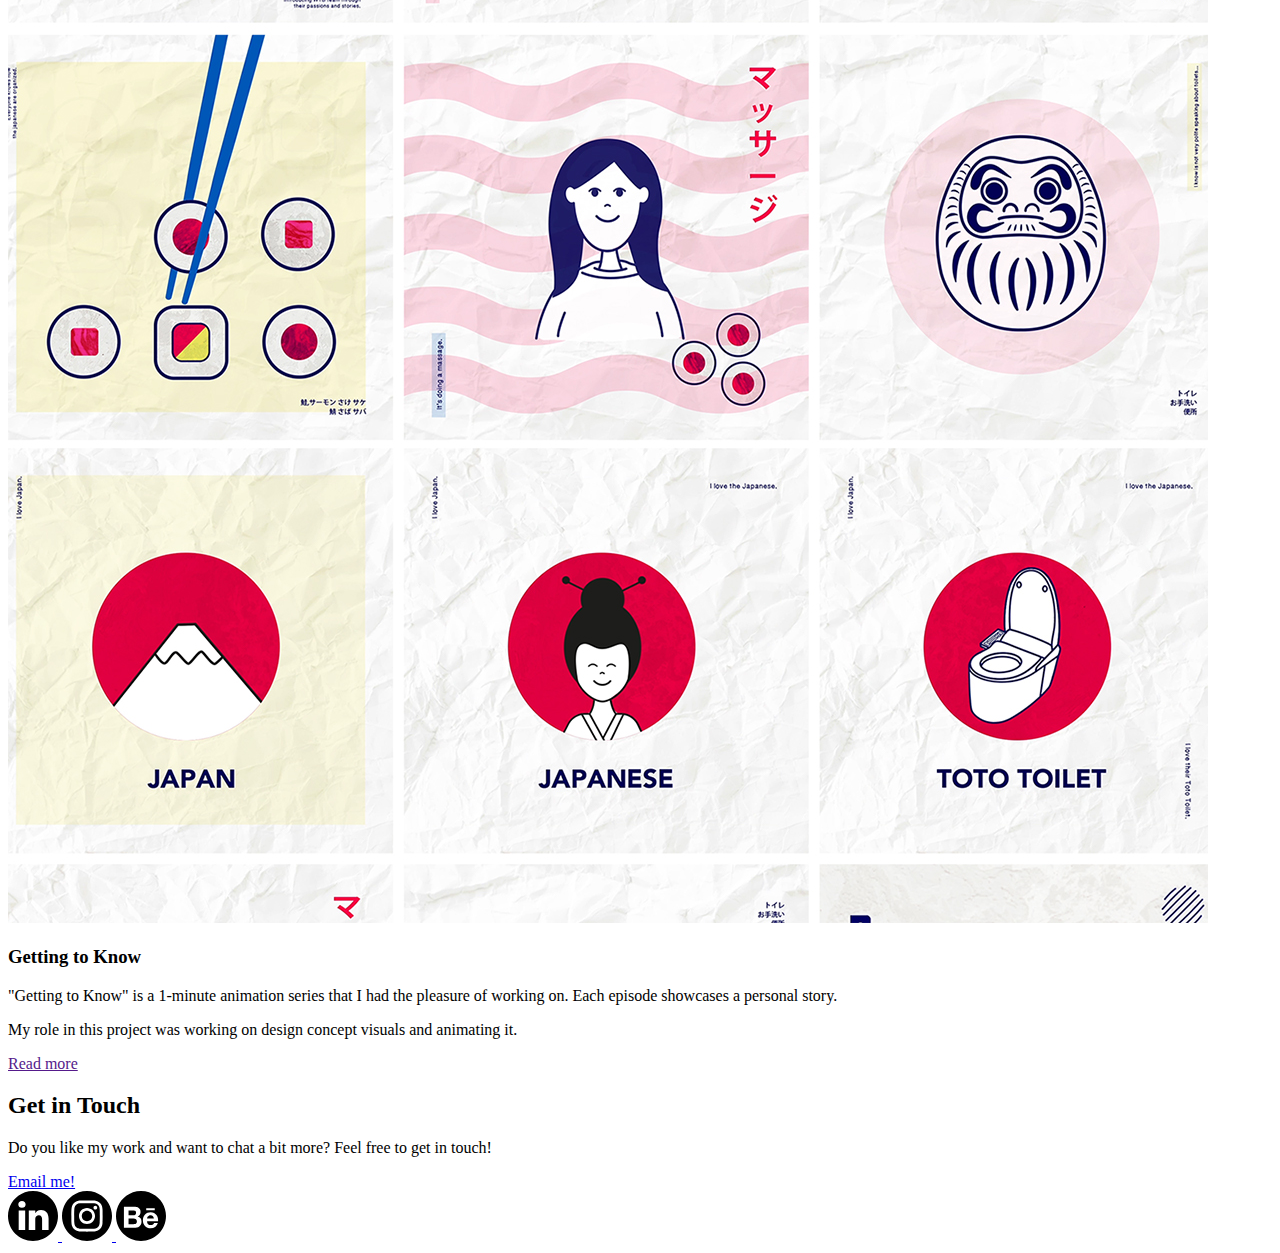
==== commit 0b105cd1: "Revert "Revert "updated image""" ====
--- a/index.html
+++ b/index.html
@@ -15,7 +15,7 @@
         <ul>
         <li><a href="index.html">Home</a></li>
         <li><a href="index.html">Work</a></li>
-        <li><a href="about.html">Aboutt</a></li>
+        <li><a href="about.html">About</a></li>
       </ul>
       </nav>
     </div>
@@ -47,7 +47,7 @@
       <p>Puuppi, an online dog food shop, was a fun project based on a given eCommerce design brief that I loved
         being part of.</p>
       <p>I've worked on creating brand guidelines, wireframes and UI design.</p>
-      <a href="">Read more</a>
+      <a href="puuppi.html">Read more</a>
     </div>
   </div>
 
@@ -70,25 +70,29 @@
   </div>
 
   <footer>
-    <h2>Get in Touch</h2>
-    <p>
-      Do you like my work and want to chat a bit more? Feel free to get in touch!
-    </p>
-    <div>
-      <a href="mailto:nathalia.colling@gmail.com">Email me!</a>
-    </div>
-    <div>
-      <!--Social Media Layout and Placeholders-->
-      <a href="https://www.linkedin.com/in/nathaliacolling/" target="_blank">
-        <img src="[data-uri]">
-      </a>
-      <a href="https://www.instagram.com/nathaliacolling/" target="_blank">
-        <img src="[data-uri]">
-      </a>
-      <a href="https://www.instagram.com/nathaliacolling/" target="_blank">
-        <img src="[data-uri]">
-      </a>
-  </footer>
+  <h2>Get in Touch</h2>
+  <p>
+    Do you like my work and want to chat a bit more? Feel free to get in touch!
+  </p>
+  <div>
+    <a href="mailto:nathalia.colling@gmail.com">Email me!</a>
+  </div>
+  <div>
+    <!--Social Media Layout and Placeholders-->
+
+    <a href="https://www.linkedin.com/in/nathaliacolling/" target="_blank">
+      <img src="img/common/linkedin.svg" alt="Linkedin" height="50">
+    </a>
+
+
+    <a href="https://www.instagram.com/nathaliacolling/" target="_blank">
+      <img src="img/common/instagram.svg" alt="Instagram" height="50">
+    </a>
+
+    <a href="https://www.behance.net/nathaliacolling/" target="_blank">
+      <img src="img/common/behance.svg" alt="Instagram" height="50">
+    </a>
+</footer>
 
 </body>
 
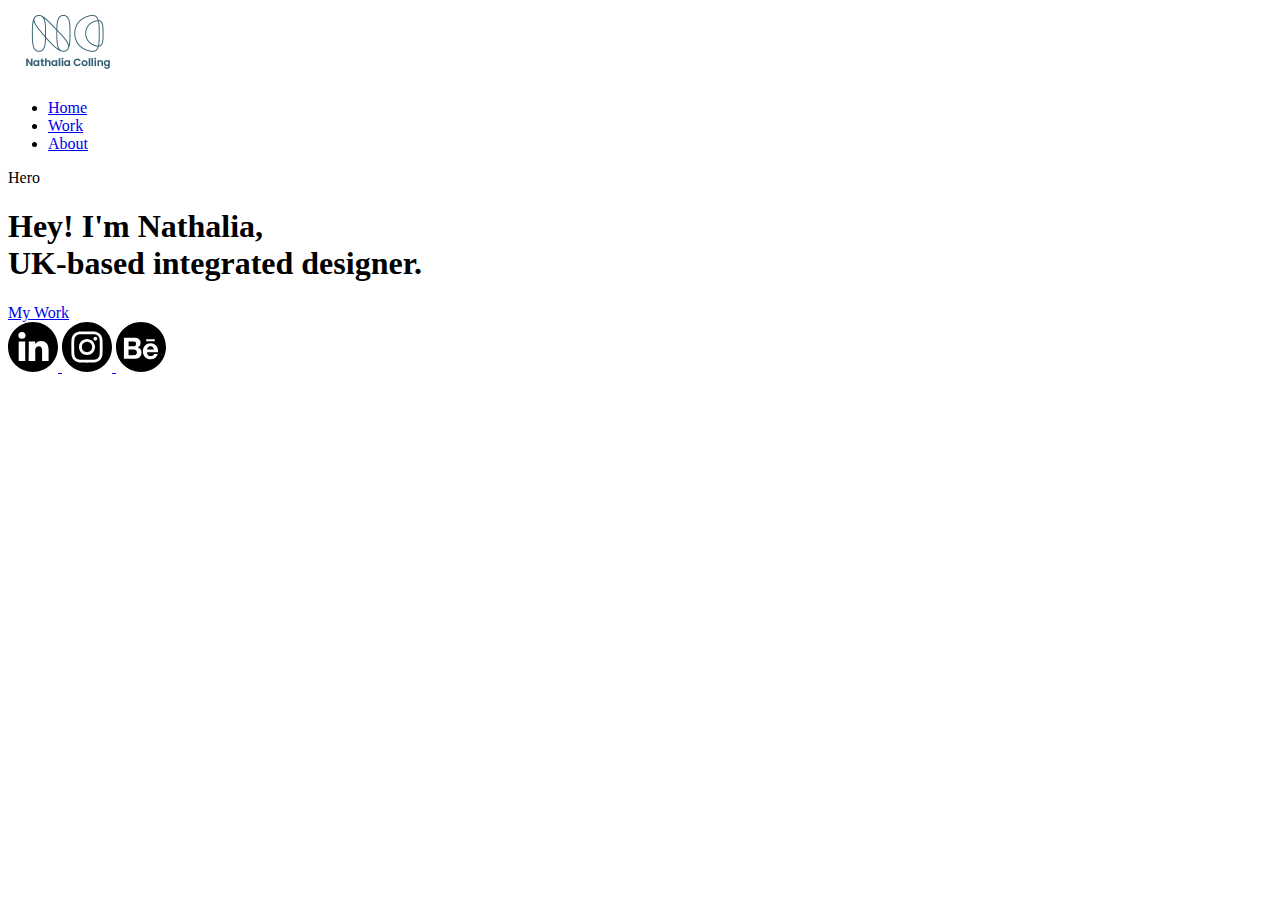
==== commit 4d9338a0: "Update index" ====
--- a/index.html
+++ b/index.html
@@ -5,16 +5,19 @@
   <meta charset="utf-8">
   <title>Nathalia Colling</title>
   <link href="img/favicon3.ico" rel="shortcut icon">
+  <link rel="stylesheet" type="text/css" href="css/style.css"
+  href="https://cdnjs.cloudflare.com/ajax/libs/normalize/8.0.0/normalize.min.css">
+  <meta name="viewport" content="width=device-width, initial-scale=1">
 </head>
 
 <body>
   <header>
     <div>
-      <img src="img/common/logo.png" alt="NathaliaCollinglogo">
+      <img src="img/common/logo.png" alt="NathaliaCollinglogo" id="LogoNath">
       <nav>
         <ul>
         <li><a href="index.html">Home</a></li>
-        <li><a href="index.html">Work</a></li>
+        <li><a href="work.html">Work</a></li>
         <li><a href="about.html">About</a></li>
       </ul>
       </nav>
@@ -23,61 +26,12 @@
 
   <div>
     <div>Hero</div>
-    <h1>Hi! My name is Nathalia. I create.</h1>
-    <span>I'm a integrated designer based in the UK</span>
-    <p>I'm passionate about many areas of design. My experience
-      includes branding, illustration, motion graphics, design creation for social media content and UI Design.</p>
-    <p> I love a challenge and learning new things! When I'm not working, you can find me at the park or having a
-      coffee at the nearest Café.</p>
-    <p>I'm looking for new opportunities. Feel free to get in touch!</p>
-  </div>
+    <h1>Hey! I'm Nathalia,<br>
+      UK-based integrated designer.</h1>
+      <a href="work.html" class="button">My Work</a>
 
-  <div>
-    <h2>My work</h2>
-
-    <div>
-      <picture>
-        <source srcset="img/common/home/puuppi@1.jpg" media="(max-width:767px)">
-        <img src="img/common/home/puuppi@2.jpg" alt="My Image">
-      </picture>
     </div>
 
-    <div>
-      <h3>Puuppi</h3>
-      <p>Puuppi, an online dog food shop, was a fun project based on a given eCommerce design brief that I loved
-        being part of.</p>
-      <p>I've worked on creating brand guidelines, wireframes and UI design.</p>
-      <a href="puuppi.html">Read more</a>
-    </div>
-  </div>
-
-
-  <div>
-    <div>
-      <picture>
-        <source srcset="img/common/home/gettingto@1.jpg" media="(max-width:767px)">
-        <img src="img/common/home/gettingto@2.jpg" alt="My Image">
-      </picture>
-    </div>
-
-    <div>
-      <h3>Getting to Know</h3>
-      <p>"Getting to Know" is a 1-minute animation series that I had the pleasure of working on. Each episode
-        showcases a personal story.</p>
-      <p> My role in this project was working on design concept visuals and animating it.</p>
-      <a href="">Read more</a>
-    </div>
-  </div>
-
-  <footer>
-  <h2>Get in Touch</h2>
-  <p>
-    Do you like my work and want to chat a bit more? Feel free to get in touch!
-  </p>
-  <div>
-    <a href="mailto:nathalia.colling@gmail.com">Email me!</a>
-  </div>
-  <div>
     <!--Social Media Layout and Placeholders-->
 
     <a href="https://www.linkedin.com/in/nathaliacolling/" target="_blank">
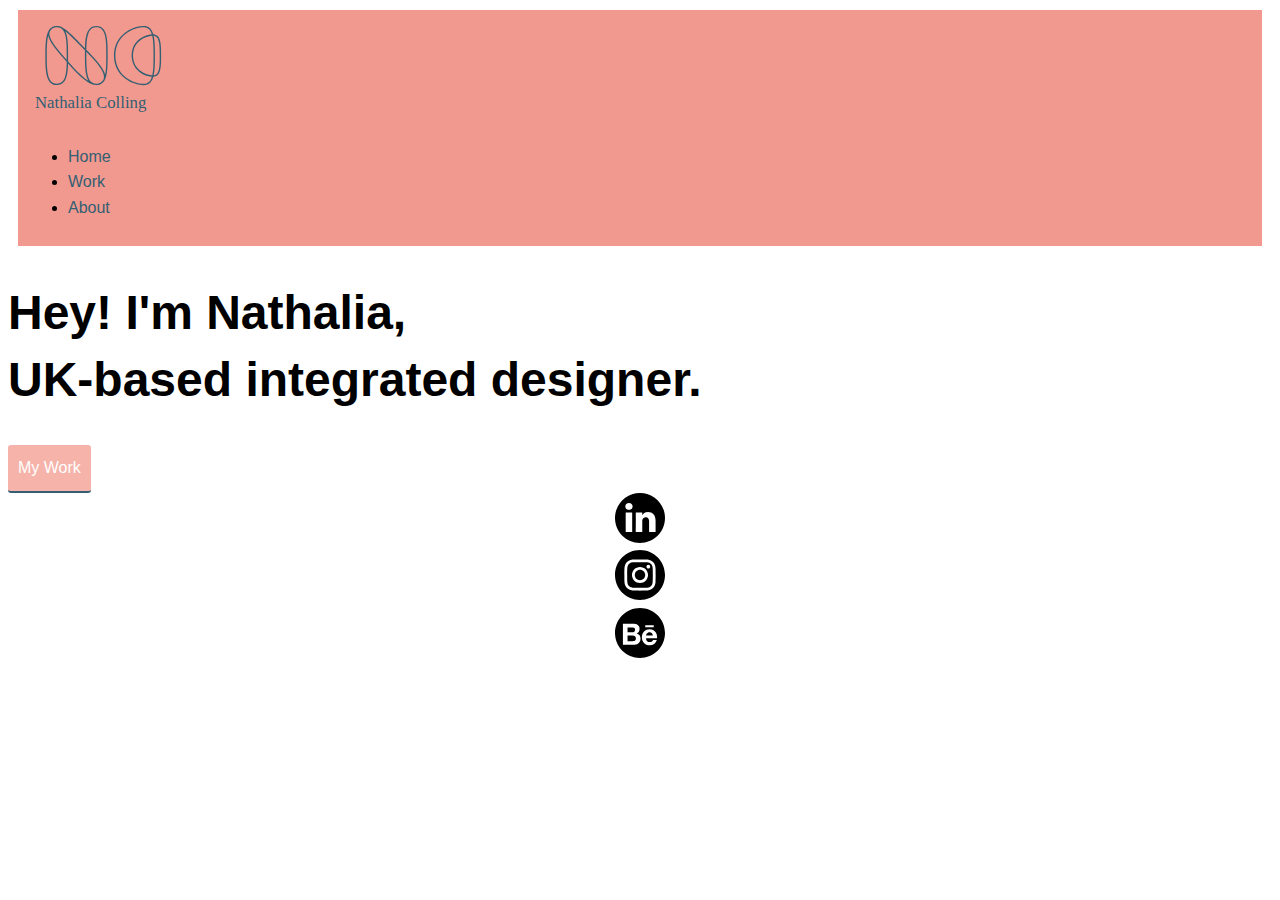
==== commit aedb3bcf: "Cleaning code" ====
--- a/index.html
+++ b/index.html
@@ -13,7 +13,7 @@
 <body>
   <header>
     <div>
-      <img src="img/common/logo.png" alt="NathaliaCollinglogo" id="LogoNath">
+      <img src="img/common/logo-02.svg" alt="NathaliaCollinglogo" id="LogoNath">
       <nav>
         <ul>
         <li><a href="index.html">Home</a></li>
@@ -24,16 +24,16 @@
     </div>
   </header>
 
-  <div>
-    <div>Hero</div>
+  <main>
     <h1>Hey! I'm Nathalia,<br>
       UK-based integrated designer.</h1>
       <a href="work.html" class="button">My Work</a>
 
-    </div>
+    </main>
 
     <!--Social Media Layout and Placeholders-->
-
+<footer>
+  
     <a href="https://www.linkedin.com/in/nathaliacolling/" target="_blank">
       <img src="img/common/linkedin.svg" alt="Linkedin" height="50">
     </a>
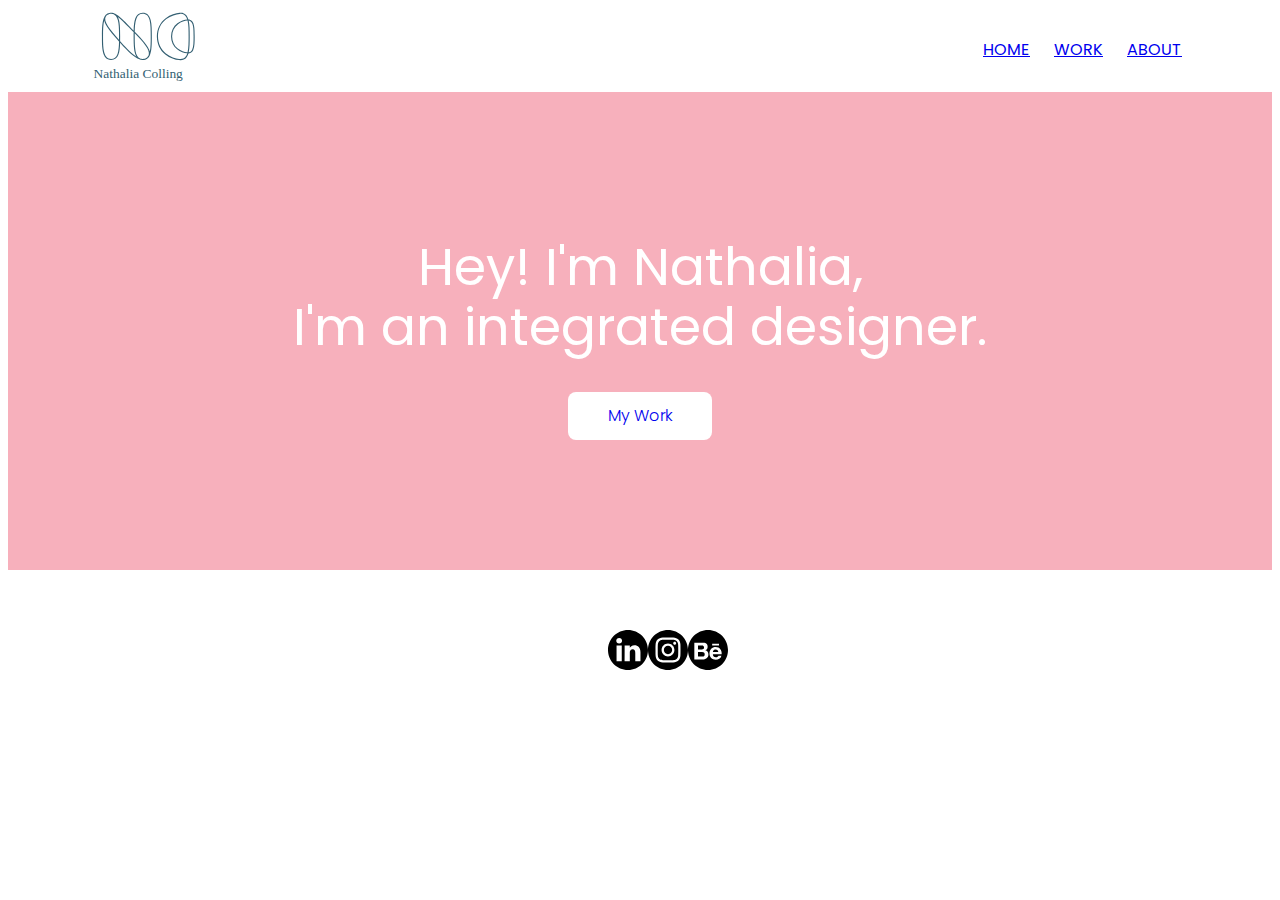
==== commit 69b756a0: "Style Updated" ====
--- a/index.html
+++ b/index.html
@@ -7,26 +7,29 @@
   <link href="img/favicon3.ico" rel="shortcut icon">
   <link rel="stylesheet" type="text/css" href="css/style.css"
   href="https://cdnjs.cloudflare.com/ajax/libs/normalize/8.0.0/normalize.min.css">
+  <link rel="preconnect" href="https://fonts.gstatic.com">
+  <link href="https://fonts.googleapis.com/css2?family=Poppins:wght@300;400;600;700&display=swap" rel="stylesheet">
   <meta name="viewport" content="width=device-width, initial-scale=1">
 </head>
 
-<body>
-  <header>
-    <div>
-      <img src="img/common/logo-02.svg" alt="NathaliaCollinglogo" id="LogoNath">
-      <nav>
-        <ul>
-        <li><a href="index.html">Home</a></li>
-        <li><a href="work.html">Work</a></li>
-        <li><a href="about.html">About</a></li>
-      </ul>
-      </nav>
-    </div>
+<header>
+    <nav>
+      <div class="logo">
+        <img src="img/common/logo-02.svg" alt="NathaliaCollinglogo" id="LogoNath">
+      </div>
+      <div>
+          </ul>
+          <li><a href="index.html">HOME</a></li>
+          <li><a href="work.html">WORK</a></li>
+          <li><a href="about.html">ABOUT</a></li>
+        </ul>
+      </div>
+    </nav>
   </header>
 
   <main>
-    <h1>Hey! I'm Nathalia,<br>
-      UK-based integrated designer.</h1>
+    <h1 id=hello>Hey! I'm Nathalia,<br>
+      I'm an integrated designer.</h1>
       <a href="work.html" class="button">My Work</a>
 
     </main>
@@ -35,16 +38,16 @@
 <footer>
   
     <a href="https://www.linkedin.com/in/nathaliacolling/" target="_blank">
-      <img src="img/common/linkedin.svg" alt="Linkedin" height="50">
+      <img src="img/common/linkedin.svg" alt="Linkedin" height="40">
     </a>
 
 
     <a href="https://www.instagram.com/nathaliacolling/" target="_blank">
-      <img src="img/common/instagram.svg" alt="Instagram" height="50">
+      <img src="img/common/instagram.svg" alt="Instagram" height="40">
     </a>
 
     <a href="https://www.behance.net/nathaliacolling/" target="_blank">
-      <img src="img/common/behance.svg" alt="Instagram" height="50">
+      <img src="img/common/behance.svg" alt="Instagram" height="40">
     </a>
 </footer>
 
